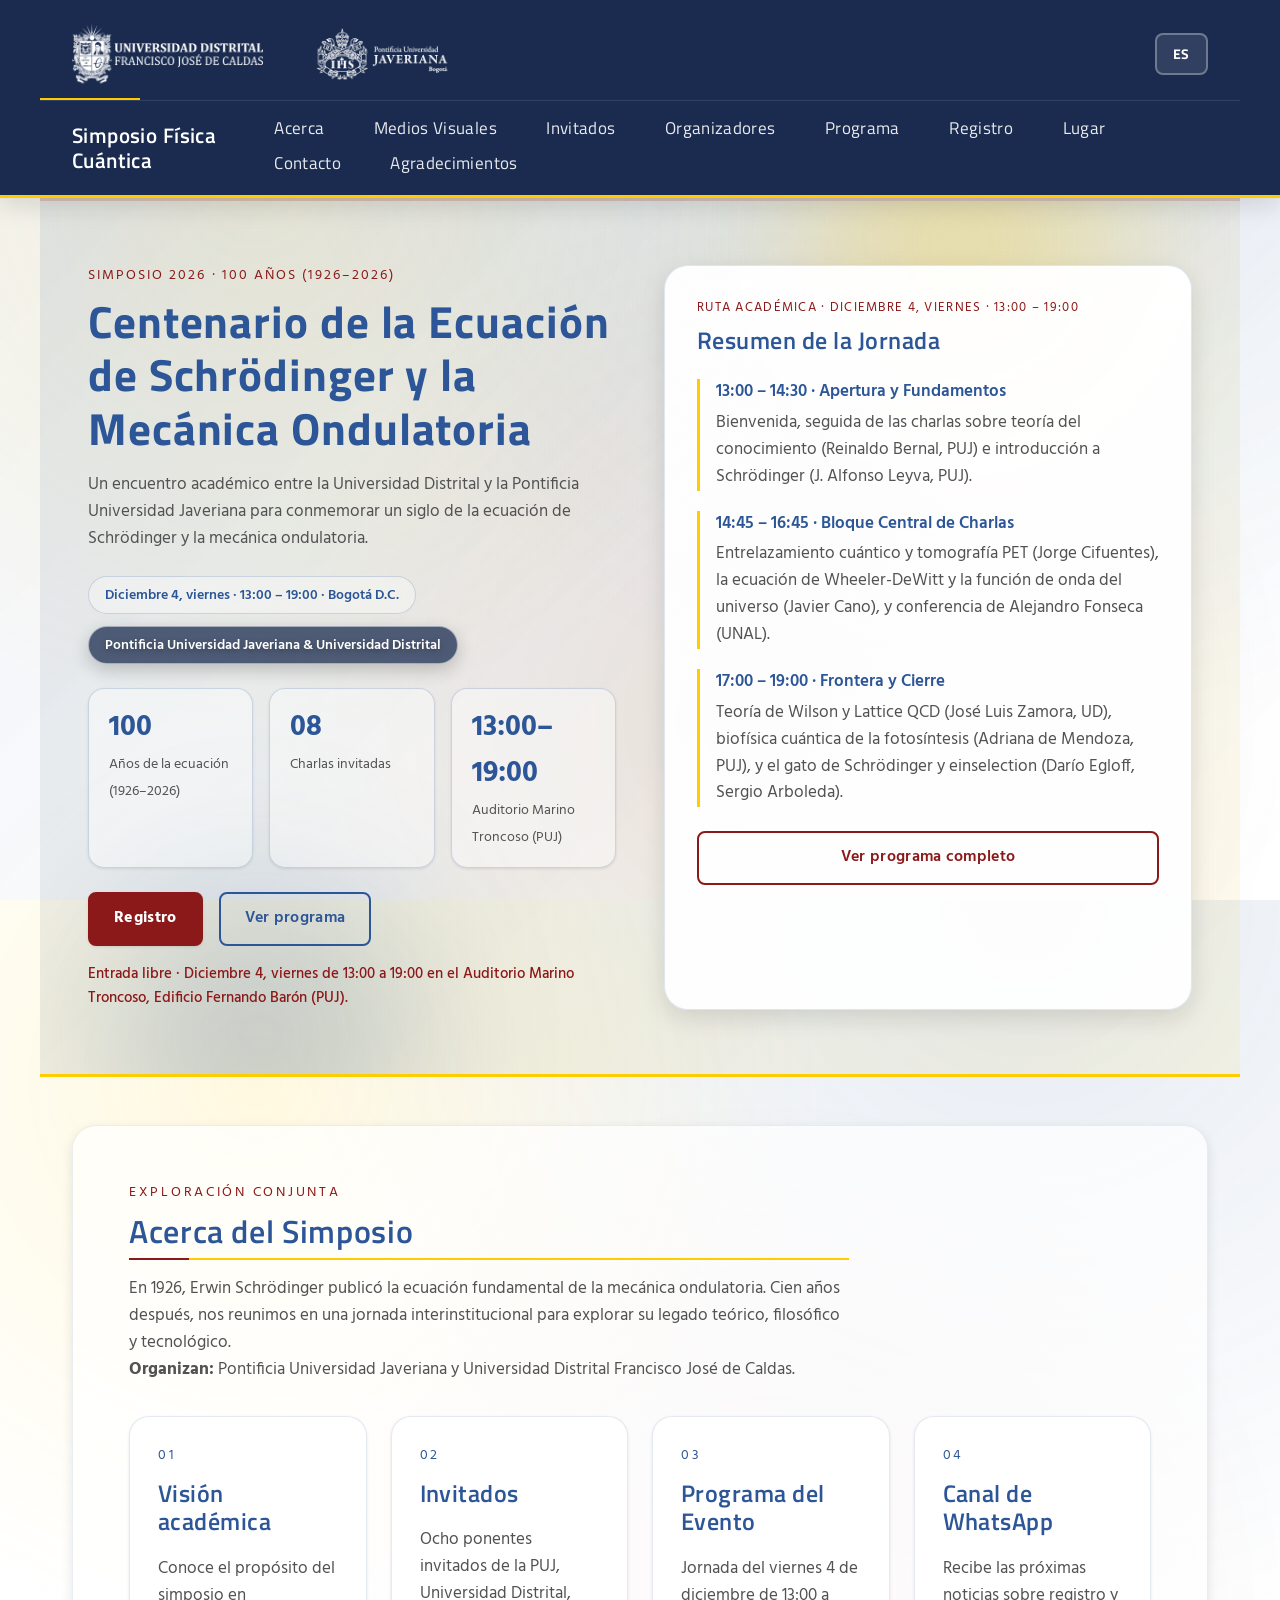
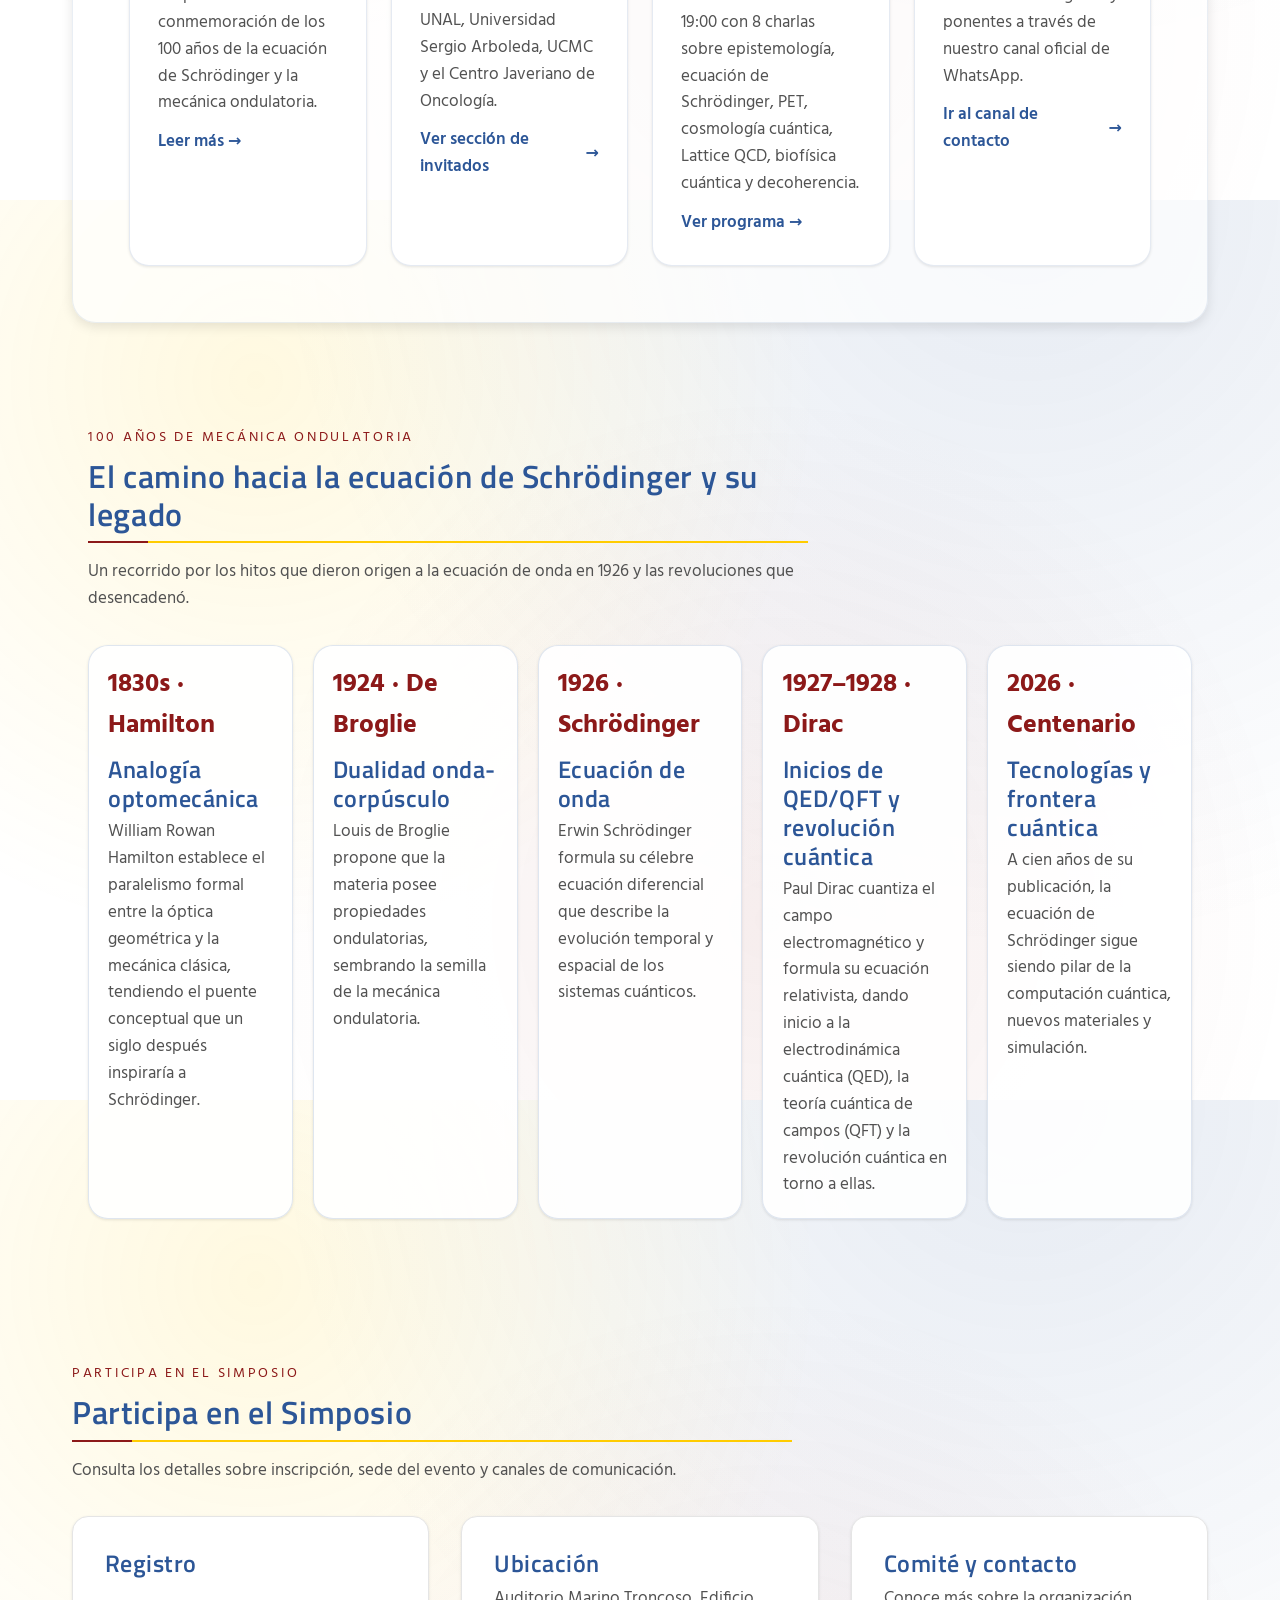
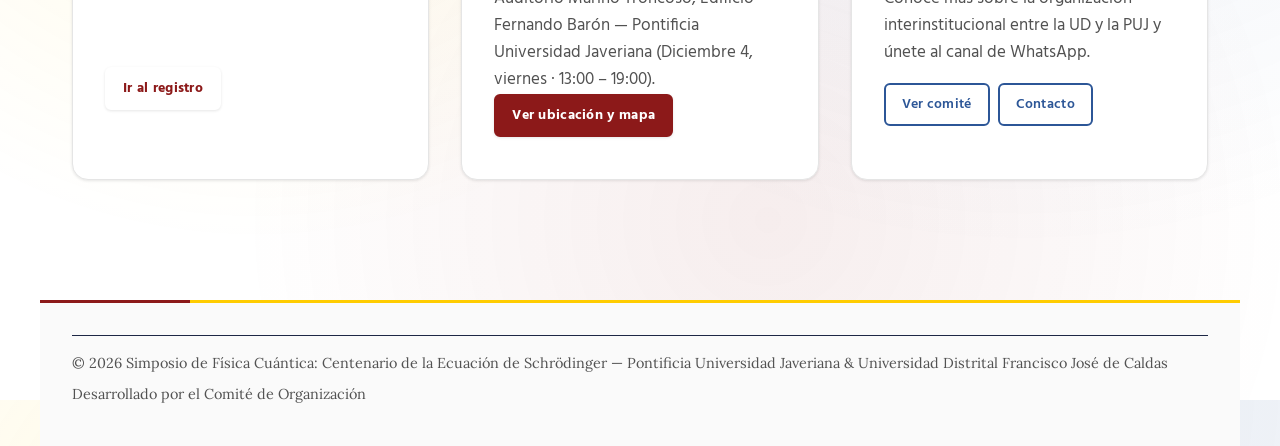
==== index.html @ 73a7d664 "Change Lattice QFT to Lattice QCD in Talk 6 title" ====
<!DOCTYPE html>
<html lang="es">
  <head>
    <meta charset="UTF-8">
    <meta name="viewport" content="width=device-width, initial-scale=1.0">
    <title data-i18n="meta.title.index">Simposio Centenario Ecuación de Schrödinger — PUJ & Universidad Distrital</title>
    <!-- Google tag (gtag.js) -->
    <script async src="https://www.googletagmanager.com/gtag/js?id=G-F558G27GN5"></script>
    <script>
      window.dataLayer = window.dataLayer || [];
      function gtag(){dataLayer.push(arguments);}
      gtag('js', new Date());

      gtag('config', 'G-F558G27GN5');
    </script>
    <!-- Google Fonts -->
    <link rel="preconnect" href="https://fonts.googleapis.com">
    <link rel="preconnect" href="https://fonts.gstatic.com" crossorigin>
    <link href="https://fonts.googleapis.com/css2?family=Hind:wght@400;500;600&family=Titillium+Web:wght@600;700&family=Lora:wght@400;500&display=swap" rel="stylesheet">
    <link rel="stylesheet" href="styles.css">
  </head>
  <body>
    <header>
      <div class="header-logos">
        <div class="header-logos-container">
          <img src="images/distrital.png" alt="Universidad Distrital Francisco José de Caldas" class="header-logo">
          <img src="images/javerianaDark.png" alt="Pontificia Universidad Javeriana" class="header-logo">
        </div>
        <div class="lang-toggle">
          <button class="lang-btn" id="lang-toggle" aria-label="Switch language">
            <span class="lang-code">ES</span>
          </button>
        </div>
      </div>
      <nav>
        <div class="nav-brand">
          <a href="index.html"><h3 data-i18n="nav.brand">Simposio Física Cuántica</h3></a>
        </div>
        <div class="nav-menu" id="nav-menu">
          <ul>
            <li><a href="acerca.html" data-i18n="nav.about">Acerca</a></li>
            <li><a href="multimedia.html" data-i18n="nav.media">Medios Visuales</a></li>
            <li><a href="invitados.html" data-i18n="nav.guests">Invitados</a></li>
            <li><a href="comite.html" data-i18n="nav.committee">Organizadores</a></li>
            <li><a href="programa.html" data-i18n="nav.program">Programa</a></li>
            <li><a href="registro.html" data-i18n="nav.register">Registro</a></li>
            <li><a href="lugar.html" data-i18n="nav.location">Lugar</a></li>
            <li><a href="contacto.html" data-i18n="nav.contact">Contacto</a></li>
            <li><a href="agradecimientos.html" data-i18n="nav.agradecimientos">Agradecimientos</a></li>
          </ul>
        </div>
        <div class="nav-toggle" id="nav-toggle">
          <span class="bar"></span>
          <span class="bar"></span>
          <span class="bar"></span>
        </div>
      </nav>
    </header>

    <main>
      <section class="hero">
        <div class="hero__glow hero__glow--one"></div>
        <div class="hero__glow hero__glow--two"></div>
        <div class="hero__grid">
          <div class="hero__content">
            <p class="hero__eyebrow" data-i18n="home.hero.eyebrow">Simposio 2026 · 100 Años (1926–2026)</p>
            <h1 data-i18n="home.hero.title">Centenario de la Ecuación de Schrödinger y la Mecánica Ondulatoria</h1>
            <p data-i18n="home.hero.subtitle">Un encuentro académico entre la Universidad Distrital y la Pontificia Universidad Javeriana para conmemorar un siglo de la ecuación de Schrödinger y la mecánica ondulatoria.</p>
            <div class="hero__chips">
              <span class="chip" data-i18n="home.hero.chip.date">Diciembre 4, viernes · 13:00 – 19:00 · Bogotá D.C.</span>
              <span class="chip chip--outline" data-i18n="home.hero.chip.orgs">Pontificia Universidad Javeriana & Universidad Distrital</span>
            </div>
            <div class="hero__stats">
              <div class="stat">
                <span class="stat__value" data-i18n="home.hero.stat1.value">100</span>
                <span class="stat__label" data-i18n="home.hero.stat1.label">Años de la ecuación (1926–2026)</span>
              </div>
              <div class="stat">
                <span class="stat__value" data-i18n="home.hero.stat2.value">08</span>
                <span class="stat__label" data-i18n="home.hero.stat2.label">Charlas invitadas</span>
              </div>
              <div class="stat">
                <span class="stat__value" data-i18n="home.hero.stat3.value">13:00–19:00</span>
                <span class="stat__label" data-i18n="home.hero.stat3.label">Auditorio Marino Troncoso (PUJ)</span>
              </div>
            </div>
            <div class="cta">
              <a class="btn btn--primary" href="registro.html" data-i18n="home.hero.register">Registro</a>
              <a class="btn btn--outline" href="programa.html" data-i18n="home.hero.program">Ver programa</a>
            </div>
            <p class="hero__note" data-i18n="home.hero.note">Entrada libre · Diciembre 4, viernes de 13:00 a 19:00 en el Auditorio Marino Troncoso, Edificio Fernando Barón (PUJ).</p>
          </div>
          <div class="hero__card">
            <p class="hero__card-eyebrow" data-i18n="home.hero.card.eyebrow">Ruta académica · Diciembre 4, viernes · 13:00 – 19:00</p>
            <h3 data-i18n="home.hero.card.title">Resumen de la Jornada</h3>
            <ul class="hero__agenda">
              <li>
                <span class="agenda__time" data-i18n="home.hero.card.morning.title">13:00 – 14:30 · Apertura y Fundamentos</span>
                <p data-i18n="home.hero.card.morning.text">Bienvenida, seguida de las charlas sobre teoría del conocimiento (Reinaldo Bernal, PUJ) e introducción a Schrödinger (J. Alfonso Leyva, PUJ).</p>
              </li>
              <li>
                <span class="agenda__time" data-i18n="home.hero.card.afternoon.title">14:45 – 16:45 · Bloque Central de Charlas</span>
                <p data-i18n="home.hero.card.afternoon.text">Entrelazamiento cuántico y tomografía PET (Jorge Cifuentes), la ecuación de Wheeler-DeWitt y la función de onda del universo (Javier Cano), y conferencia de Alejandro Fonseca (UNAL).</p>
              </li>
              <li>
                <span class="agenda__time" data-i18n="home.hero.card.status.title">17:00 – 19:00 · Frontera y Cierre</span>
                <p data-i18n="home.hero.card.status.text">Teoría de Wilson y Lattice QCD (José Luis Zamora, UD), biofísica cuántica de la fotosíntesis (Adriana de Mendoza, PUJ), y el gato de Schrödinger y einselection (Darío Egloff, Sergio Arboleda).</p>
              </li>
            </ul>
            <a class="btn btn--outline-alt hero__link" href="programa.html" data-i18n="home.hero.card.cta">Ver programa completo</a>
          </div>
        </div>
      </section>

      <section class="section section--muted">
        <div class="section__header">
          <p class="section__eyebrow" data-i18n="home.about.eyebrow">Exploración conjunta</p>
          <h2 data-i18n="home.about.title">Acerca del Simposio</h2>
          <p data-i18n="home.about.text">En 1926, Erwin Schrödinger publicó la ecuación fundamental de la mecánica ondulatoria. Cien años después, nos reunimos en una jornada interinstitucional para explorar su legado teórico, filosófico y tecnológico.</p>
          <p><strong data-i18n="home.about.organize">Organizan:</strong> <span data-i18n="home.about.organize.text">Pontificia Universidad Javeriana y Universidad Distrital Francisco José de Caldas.</span></p>
        </div>
        <div class="feature-grid">
          <a class="feature-card" href="acerca.html">
            <div class="card__badge">01</div>
            <h3 data-i18n="home.about.card1.title">Visión académica</h3>
            <p data-i18n="home.about.card1.text">Conoce el propósito del simposio en conmemoración de los 100 años de la ecuación de Schrödinger.</p>
            <span class="feature-card__link" data-i18n="home.about.card1.link">Leer más</span>
          </a>
          <a class="feature-card" href="invitados.html">
            <div class="card__badge">02</div>
            <h3 data-i18n="home.guests.title">Invitados</h3>
            <p data-i18n="home.guests.text">Ocho ponentes invitados de la PUJ, Universidad Distrital, UNAL, Universidad Sergio Arboleda, UCMC y el Centro Javeriano de Oncología.</p>
            <span class="feature-card__link" data-i18n="home.guests.view">Ver sección de invitados</span>
          </a>
          <a class="feature-card" href="programa.html">
            <div class="card__badge">03</div>
            <h3 data-i18n="home.program.title">Programa del Evento</h3>
            <p data-i18n="home.program.text">Jornada del viernes 4 de diciembre de 13:00 a 19:00 con 8 charlas sobre epistemología, ecuación de Schrödinger, PET, cosmología cuántica, Lattice QCD, biofísica cuántica y decoherencia.</p>
            <span class="feature-card__link" data-i18n="home.program.view">Ver programa</span>
          </a>
          <a class="feature-card" href="contacto.html">
            <div class="card__badge">04</div>
            <h3 data-i18n="home.participate.whatsapp.title">Mantente informado</h3>
            <p data-i18n="home.participate.whatsapp.text">Recibe las próximas noticias sobre fecha, registro y ponentes a través de nuestros canales de contacto.</p>
            <span class="feature-card__link" data-i18n="home.participate.whatsapp.link">Ver canales de contacto</span>
          </a>
        </div>
      </section>

      <section class="section section--timeline">
        <div class="section__header">
          <p class="section__eyebrow" data-i18n="home.timeline.eyebrow">100 años de mecánica ondulatoria</p>
          <h2 data-i18n="home.timeline.title">El camino hacia la ecuación de Schrödinger y su legado</h2>
          <p data-i18n="home.timeline.text">Un recorrido por los hitos que dieron origen a la ecuación de onda en 1926 y las revoluciones que desencadenó.</p>
        </div>
        <div class="timeline">
          <article class="timeline__item">
            <span class="timeline__year" data-i18n="home.timeline.hamilton.title">1830s · Hamilton</span>
            <div class="timeline__content">
              <h3 data-i18n="home.timeline.hamilton.subtitle">Analogía optomecánica</h3>
              <p data-i18n="home.timeline.hamilton.text">William Rowan Hamilton establece el paralelismo formal entre la óptica geométrica y la mecánica clásica, tendiendo el puente conceptual que un siglo después inspiraría a Schrödinger.</p>
            </div>
          </article>
          <article class="timeline__item">
            <span class="timeline__year" data-i18n="home.timeline.debroglie.title">1924 · De Broglie</span>
            <div class="timeline__content">
              <h3 data-i18n="home.timeline.debroglie.subtitle">Dualidad onda-corpúsculo</h3>
              <p data-i18n="home.timeline.debroglie.text">Louis de Broglie propone que la materia posee propiedades ondulatorias, sembrando la semilla de la mecánica ondulatoria.</p>
            </div>
          </article>
          <article class="timeline__item">
            <span class="timeline__year" data-i18n="home.timeline.schrodinger.title">1926 · Schrödinger</span>
            <div class="timeline__content">
              <h3 data-i18n="home.timeline.schrodinger.subtitle">Ecuación de onda</h3>
              <p data-i18n="home.timeline.schrodinger.text">Erwin Schrödinger formula su célebre ecuación diferencial que describe la evolución temporal y espacial de los sistemas cuánticos.</p>
            </div>
          </article>
          <article class="timeline__item">
            <span class="timeline__year" data-i18n="home.timeline.dirac.title">1927–1928 · Dirac</span>
            <div class="timeline__content">
              <h3 data-i18n="home.timeline.dirac.subtitle">Inicios de QED/QFT y revolución cuántica</h3>
              <p data-i18n="home.timeline.dirac.text">Paul Dirac cuantiza el campo electromagnético y formula su ecuación relativista, dando inicio a la electrodinámica cuántica (QED), la teoría cuántica de campos (QFT) y la revolución cuántica en torno a ellas.</p>
            </div>
          </article>
          <article class="timeline__item">
            <span class="timeline__year" data-i18n="home.timeline.present.title">2026 · Centenario</span>
            <div class="timeline__content">
              <h3 data-i18n="home.timeline.present.subtitle">Tecnologías y frontera cuántica</h3>
              <p data-i18n="home.timeline.present.text">A cien años de su publicación, la ecuación de Schrödinger sigue siendo pilar de la computación cuántica, nuevos materiales y simulación.</p>
            </div>
          </article>
        </div>
      </section>

      <section class="section section--participate">
        <div class="section__header">
          <p class="section__eyebrow" data-i18n="home.participate.eyebrow">Participa en el Simposio</p>
          <h2 data-i18n="home.participate.title">Participa en el Simposio</h2>
          <p data-i18n="home.participate.text">Consulta los detalles sobre inscripción, sede del evento y canales de comunicación.</p>
        </div>
        <div class="grid grid-3">
          <div class="card card--accent">
            <h3 data-i18n="home.participate.registration.title">Registro</h3>
            <p data-i18n="home.participate.registration.text">Inscríbete gratuitamente en la jornada a través de nuestro formulario de registro.</p>
            <a class="btn btn--primary btn--sm" href="registro.html" data-i18n="home.participate.registration.more">Ir al registro</a>
          </div>
          <div class="card">
            <h3 data-i18n="home.participate.location.title">Ubicación</h3>
            <p data-i18n="home.participate.location.text">Auditorio Marino Troncoso, Edificio Fernando Barón — Pontificia Universidad Javeriana (Diciembre 4, viernes · 13:00 – 19:00).</p>
            <a class="btn btn--primary btn--sm" href="lugar.html" data-i18n="home.participate.location.view">Ver ubicación y mapa</a>
          </div>
          <div class="card card--bordered">
            <h3 data-i18n="home.participate.committee.title">Comité y contacto</h3>
            <p data-i18n="home.participate.committee.text">Conoce más sobre la organización interinstitucional entre la UD y la PUJ.</p>
            <div class="card__links">
              <a class="btn btn--outline btn--sm" href="comite.html" data-i18n="home.participate.committee.link1">Ver comité</a>
              <a class="btn btn--outline btn--sm" href="contacto.html" data-i18n="home.participate.committee.link2">Contacto</a>
            </div>
          </div>
        </div>
      </section>
    </main>

    <footer>
      <hr style="border:none; border-top:1px solid #1d2745; margin-bottom:1rem;">
      <p data-i18n="footer.copyright">© 2026 Simposio de Física Cuántica: Centenario de la Ecuación de Schrödinger — Pontificia Universidad Javeriana & Universidad Distrital Francisco José de Caldas</p>
      <p data-i18n="footer.developed">Desarrollado por el Comité de Organización</p>
    </footer>

    <script src="i18n.js"></script>
  </body>
</html>
---- styles.css ----
/* ====== Variables y resets ====== */
:root {
  /* Colores de la paleta oficial */
  --white:          #FFFFFF;
  --red-dark:       #8C1919;
  --gold:           #FDB400;
  --black:          #000000;
  --blue-dark:      #2C5697;
  --yellow-bright:  #FFCC00;

  /* Javeriana */
  --javeriana-blue:   var(--blue-dark);
  --javeriana-yellow: var(--yellow-bright);

  /* Universidad Distrital */
  --ud-red:    var(--red-dark);
  --ud-gold:   var(--gold);

  /* Neutros - Modo Claro */
  --neutral-50:  #FAFAFA;
  --neutral-100: #F5F5F5;
  --neutral-200: #E5E5E5;
  --neutral-300: #D4D4D4;
  --neutral-400: #A3A3A3;
  --neutral-500: #737373;
  --neutral-600: #525252;
  --neutral-700: #404040;
  --neutral-800: #262626;
  --neutral-900: #171717;

  /* Header oscuro */
  --header-bg:   #1A2B4F;
  --header-text: var(--white);

  /* Tokens de uso - Modo Claro */
  --bg-page:        var(--white);
  --bg-section:     var(--neutral-50);
  --bg-card:        var(--white);
  --accent-main:    var(--blue-dark);
  --accent-alt:     var(--red-dark);
  --accent-soft:    var(--gold);
  --accent-yellow:  var(--yellow-bright);
  --text-main:      var(--neutral-900);
  --text-muted:     var(--neutral-600);
  --border-soft:    var(--neutral-200);
  --border-light:   rgba(44, 86, 151, 0.15);
  --shadow-sm:      0 1px 3px rgba(0, 0, 0, 0.1);
  --shadow-md:      0 4px 12px rgba(0, 0, 0, 0.1);
  --shadow-lg:      0 8px 24px rgba(0, 0, 0, 0.12);
}

* { 
  box-sizing: border-box; 
  margin: 0; 
  padding: 0; 
}

html, body { 
  height: 100%; 
}

body {
  font-family: "Hind", system-ui, -apple-system, "Segoe UI", sans-serif;
  line-height: 1.6;
  color: var(--text-main);
  background: var(--bg-page);
  background-image:
    radial-gradient(circle at 20% 20%, rgba(255, 204, 0, 0.12), transparent 45%),
    radial-gradient(circle at 80% 0%, rgba(44, 86, 151, 0.12), transparent 55%),
    radial-gradient(circle at 60% 80%, rgba(140, 25, 25, 0.08), transparent 50%);
  position: relative;
  overflow-x: hidden;
  font-size: 1.05rem;
}

body::before {
  content: '';
  position: fixed;
  inset: 0;
  background: linear-gradient(135deg, rgba(44, 86, 151, 0.08), rgba(0, 0, 0, 0));
  opacity: 0.8;
  pointer-events: none;
  z-index: -1;
}

/* Fondo limpio sin elementos decorativos - diseño académico */

/* ====== Tipografías ====== */
h1, h2, h3, h4, h5, h6, nav a {
  font-family: "Titillium Web", system-ui, -apple-system, "Segoe UI", sans-serif;
  letter-spacing: 0.02em;
  line-height: 1.2;
}

h1 { 
  font-size: clamp(2rem, 4vw, 2.8rem);
  margin-bottom: 1rem;
  color: var(--accent-main);
  font-weight: 700;
}

h2 { 
  font-size: clamp(1.6rem, 3vw, 2rem);
  margin-bottom: 1rem;
  color: var(--accent-main);
  font-weight: 600;
  border-bottom: 2px solid var(--yellow-bright);
  padding-bottom: 0.5rem;
  position: relative;
}

h2::after {
  content: '';
  position: absolute;
  bottom: -2px;
  left: 0;
  width: 60px;
  height: 2px;
  background: var(--red-dark);
}

h3 {
  font-size: clamp(1.3rem, 2.5vw, 1.5rem);
  margin-bottom: 0.5rem;
  color: var(--accent-main);
  font-weight: 600;
}

p { 
  color: var(--text-muted);
  font-size: 1.05rem;
}

footer, .org-logos-text {
  font-family: "Lora", "Times New Roman", serif;
}

/* ====== Navbar - Header oscuro ====== */
header {
  position: sticky; 
  top: 0; 
  z-index: 50;
  background: var(--header-bg);
  backdrop-filter: blur(15px);
  border-bottom: 3px solid var(--yellow-bright);
  box-shadow: var(--shadow-lg);
}

.header-logos {
  max-width: 1200px;
  margin: 0 auto;
  padding: 1.5rem 2rem 1rem;
  border-bottom: 1px solid rgba(255, 255, 255, 0.1);
  position: relative;
  display: flex;
  justify-content: space-between;
  align-items: center;
}

.header-logos::after {
  content: '';
  position: absolute;
  bottom: 0;
  left: 0;
  width: 100px;
  height: 2px;
  background: var(--yellow-bright);
}

.header-logos-container {
  display: flex;
  gap: 3rem;
  align-items: center;
  justify-content: center;
  flex-wrap: wrap;
}

.header-logo {
  height: 60px;
  filter: brightness(0) invert(1);
  transition: all 0.3s ease;
}

.header-logo:hover {
  transform: scale(1.05);
  filter: brightness(0) invert(1) drop-shadow(0 4px 8px rgba(255, 255, 255, 0.3));
}

nav { 
  max-width: 1200px; 
  margin: 0 auto; 
  padding: 1rem 2rem; 
  display: flex;
  justify-content: space-between;
  align-items: center;
}

.nav-brand {
  text-decoration: none;
}

.nav-brand a {
  text-decoration: none;
  color: var(--header-text);
  transition: opacity 0.2s ease;
}

.nav-brand a:hover {
  opacity: 0.8;
}

.nav-brand h3 {
  color: var(--header-text);
  font-size: 1.3rem;
  font-weight: 600;
  margin: 0;
}

.nav-menu ul { 
  display: flex; 
  flex-wrap: wrap; 
  gap: 0.5rem 1.5rem; 
  list-style: none; 
  align-items: center; 
  margin: 0;
  padding: 0;
}

.nav-menu a {
  color: var(--header-text); 
  text-decoration: none; 
  padding: 0.5rem 0.8rem; 
  border-radius: 0.5rem;
  transition: all 0.2s ease;
  position: relative;
  font-weight: 500;
  opacity: 0.9;
}

.nav-menu a::after {
  content: '';
  position: absolute;
  bottom: 0;
  left: 50%;
  width: 0;
  height: 2px;
  background: var(--red-dark);
  transition: all 0.3s ease;
  transform: translateX(-50%);
}

.nav-menu a:hover {
  opacity: 1;
  color: var(--header-text);
}

.nav-menu a:hover::after {
  width: 80%;
}

/* ====== Language Toggle ====== */
.header-logos .lang-toggle {
  display: flex;
  align-items: center;
  margin-left: auto;
}

.lang-btn {
  background: rgba(255, 255, 255, 0.1);
  border: 2px solid rgba(255, 255, 255, 0.3);
  color: var(--header-text);
  padding: 0.5rem 1rem;
  border-radius: 0.5rem;
  cursor: pointer;
  font-family: "Titillium Web", sans-serif;
  font-weight: 600;
  font-size: 0.9rem;
  transition: all 0.3s ease;
  min-width: 50px;
  display: flex;
  align-items: center;
  justify-content: center;
}

.lang-btn:hover {
  background: rgba(255, 255, 255, 0.2);
  border-color: rgba(255, 255, 255, 0.5);
  transform: translateY(-2px);
  box-shadow: 0 4px 8px rgba(0, 0, 0, 0.2);
}

.lang-btn:active {
  transform: translateY(0);
}

.lang-code {
  font-weight: 700;
  letter-spacing: 0.05em;
}

/* ====== Mobile Navigation ====== */
.nav-toggle {
  display: none;
  flex-direction: column;
  cursor: pointer;
  padding: 0.5rem;
  background: transparent;
  border: none;
}

.nav-toggle .bar {
  width: 25px;
  height: 3px;
  background: var(--header-text);
  margin: 4px 0;
  transition: 0.3s;
  border-radius: 2px;
}

.nav-toggle.active .bar:nth-child(1) {
  transform: rotate(-45deg) translate(-5px, 6px);
}

.nav-toggle.active .bar:nth-child(2) {
  opacity: 0;
}

.nav-toggle.active .bar:nth-child(3) {
  transform: rotate(45deg) translate(-5px, -6px);
}

/* ====== Layout ====== */
main { 
  max-width: 1200px; 
  margin: 0 auto; 
  padding: 3rem 2rem 4rem; 
  position: relative;
  z-index: 1;
}

section {
  padding: 3.5rem 0;
  border-bottom: 1px solid var(--border-soft);
  position: relative;
}

section:last-of-type {
  border-bottom: none;
}

section.section--muted,
section.section--timeline,
section.section--participate {
  margin: 0;
  padding-left: 0;
  padding-right: 0;
  border-bottom: none;
}

section.section--muted {
  background: rgba(255, 255, 255, 0.7);
  border: 1px solid rgba(44, 86, 151, 0.1);
  border-radius: 1.5rem;
  padding: 3.5rem;
  margin-top: 2rem;
  box-shadow: var(--shadow-md);
}

section.section--timeline {
  padding-left: 1rem;
  padding-right: 1rem;
  margin-top: 3rem;
  border-bottom: none;
}

section.section--participate {
  margin-top: 2rem;
  border-bottom: none;
}

/* Hero */
.hero {
  position: relative;
  padding: 4rem 3rem;
  margin: -3rem -2rem 3rem -2rem;
  border-bottom: 3px solid var(--yellow-bright);
  background: linear-gradient(135deg, rgba(44, 86, 151, 0.1), rgba(255, 204, 0, 0.08));
  overflow: hidden;
  border-top: 3px solid rgba(140, 25, 25, 0.2);
}

.hero__glow {
  position: absolute;
  width: 320px;
  height: 320px;
  border-radius: 50%;
  filter: blur(80px);
  opacity: 0.45;
  z-index: 0;
}

.hero__glow--one {
  background: rgba(255, 204, 0, 0.6);
  top: -120px;
  right: 10%;
}

.hero__glow--two {
  background: rgba(44, 86, 151, 0.5);
  bottom: -120px;
  left: 5%;
}

.hero__grid {
  position: relative;
  display: grid;
  grid-template-columns: repeat(auto-fit, minmax(280px, 1fr));
  gap: 3rem;
  z-index: 1;
}

.hero__content {
  max-width: 640px;
}

.hero__eyebrow {
  text-transform: uppercase;
  letter-spacing: 0.15em;
  font-size: 0.85rem;
  color: var(--accent-alt);
  margin-bottom: 0.5rem;
}

.hero__chips {
  display: flex;
  flex-wrap: wrap;
  gap: 0.75rem;
  margin: 1.5rem 0;
}

.chip {
  display: inline-flex;
  align-items: center;
  gap: 0.35rem;
  padding: 0.4rem 1rem;
  border-radius: 999px;
  background: rgba(255, 255, 255, 0.35);
  color: var(--accent-main);
  font-size: 0.9rem;
  font-weight: 600;
  border: 1px solid rgba(44, 86, 151, 0.2);
  backdrop-filter: blur(6px);
  text-shadow: 0 1px 3px rgba(255, 255, 255, 0.4);
}

.chip--outline {
  background: rgba(26, 43, 79, 0.75);
  color: var(--white);
  border-color: rgba(255, 255, 255, 0.5);
  box-shadow: 0 6px 18px rgba(0, 0, 0, 0.2);
  text-shadow: 0 2px 6px rgba(0, 0, 0, 0.35);
}

.hero__stats {
  display: grid;
  grid-template-columns: repeat(auto-fit, minmax(120px, 1fr));
  gap: 1rem;
  margin-bottom: 1.5rem;
}

.stat {
  padding: 1rem 1.25rem;
  border-radius: 1rem;
  background: rgba(255, 255, 255, 0.4);
  border: 1px solid rgba(44, 86, 151, 0.2);
  box-shadow: var(--shadow-sm);
}

.stat__value {
  font-size: 1.8rem;
  font-weight: 700;
  color: var(--accent-main);
  display: block;
}

.stat__label {
  font-size: 0.9rem;
  color: var(--text-muted);
}

.hero__card {
  background: rgba(255, 255, 255, 0.95);
  border-radius: 1.5rem;
  padding: 2rem;
  border: 1px solid rgba(44, 86, 151, 0.15);
  box-shadow: var(--shadow-lg);
}

.hero__card-eyebrow {
  text-transform: uppercase;
  letter-spacing: 0.1em;
  font-size: 0.8rem;
  color: var(--red-dark);
  margin-bottom: 0.5rem;
}

.hero__agenda {
  list-style: none;
  display: flex;
  flex-direction: column;
  gap: 1.25rem;
  margin: 1.5rem 0;
  padding: 0;
}

.hero__agenda li {
  padding-left: 1rem;
  border-left: 3px solid var(--yellow-bright);
}

.agenda__time {
  font-weight: 600;
  color: var(--accent-main);
  display: block;
  margin-bottom: 0.25rem;
}

.hero__link {
  width: 100%;
  text-align: center;
}

.hero__note {
  margin-top: 1rem;
  font-size: 0.95rem;
  font-weight: 500;
  color: var(--accent-alt);
}

/* Section headers */
.section__header {
  max-width: 720px;
  margin-bottom: 2rem;
}

.section__eyebrow {
  text-transform: uppercase;
  letter-spacing: 0.2em;
  font-size: 0.85rem;
  color: var(--red-dark);
  margin-bottom: 0.5rem;
}

/* Feature grid */
.feature-grid {
  display: grid;
  grid-template-columns: repeat(auto-fit, minmax(220px, 1fr));
  gap: 1.5rem;
  margin-top: 1rem;
}

.feature-card {
  display: flex;
  flex-direction: column;
  gap: 0.75rem;
  background: var(--white);
  border: 1px solid rgba(44, 86, 151, 0.12);
  border-radius: 1.25rem;
  padding: 1.75rem;
  text-decoration: none;
  color: inherit;
  box-shadow: var(--shadow-sm);
  transition: transform 0.3s ease, box-shadow 0.3s ease;
}

.feature-card:hover {
  transform: translateY(-6px);
  box-shadow: var(--shadow-lg);
}

.card__badge {
  font-size: 0.85rem;
  text-transform: uppercase;
  letter-spacing: 0.2em;
  color: var(--accent-main);
}

.feature-card__link {
  font-weight: 600;
  color: var(--accent-main);
  display: inline-flex;
  align-items: center;
  gap: 0.25rem;
}

.feature-card__link::after {
  content: '→';
  font-size: 1rem;
}

/* Timeline */
.timeline {
  display: grid;
  grid-template-columns: repeat(auto-fit, minmax(180px, 1fr));
  gap: 1.25rem;
}

.timeline__item {
  position: relative;
  padding: 1.2rem;
  border-radius: 1.25rem;
  border: 1px solid rgba(44, 86, 151, 0.15);
  background: rgba(255, 255, 255, 0.9);
  box-shadow: var(--shadow-sm);
}

.timeline__year {
  font-size: 1.6rem;
  font-weight: 700;
  color: var(--accent-alt);
  display: block;
  margin-bottom: 0.5rem;
}

.timeline__content h3 {
  margin-bottom: 0.4rem;
}

/* Cards variations */
.card--accent {
  background: linear-gradient(135deg, rgba(140, 25, 25, 0.9), rgba(253, 180, 0, 0.9));
  color: var(--white);
}

.card--accent p {
  color: rgba(255, 255, 255, 0.9);
}

.card--accent .btn--primary {
  background: var(--white);
  color: var(--red-dark);
  border-color: var(--white);
}

.card--bordered {
  border: 2px dashed rgba(44, 86, 151, 0.3);
}

.card__links {
  display: flex;
  flex-wrap: wrap;
  gap: 0.5rem;
  margin-top: 1rem;
}

@media (max-width: 768px) {
  .hero {
    padding: 3rem 1.5rem;
    margin: -2rem -1.5rem 2rem -1.5rem;
  }

  section.section--muted {
    padding: 2.5rem 1.5rem;
  }

  .hero__stats {
    grid-template-columns: repeat(auto-fit, minmax(140px, 1fr));
  }

  .hero__card {
    padding: 1.5rem;
  }
}


/* ====== Organization Logos - Mantenido para otras páginas ====== */
.org-logos {
  display: flex;
  gap: 2rem;
  align-items: center;
  margin: 2rem 0;
  flex-wrap: wrap;
  justify-content: center;
  padding: 1.5rem;
  background: var(--neutral-50);
  border-radius: 1rem;
  position: relative;
  border: 1px solid var(--border-soft);
}

.org-logos img {
  height: 70px;
  transition: all 0.3s ease;
  filter: drop-shadow(0 2px 4px rgba(0, 0, 0, 0.1));
}

.org-logos img:hover {
  transform: scale(1.05);
  filter: drop-shadow(0 4px 8px rgba(0, 0, 0, 0.15));
}

.org-logos--dark {
  background: #1A2B4F;
  border: 1px solid rgba(255, 255, 255, 0.15);
  padding: 2rem;
}

.org-logos--dark .org-logo {
  height: 96px;
}

.org-logos--dark .org-logo--large {
  height: 115px;
}

.org-logo-slot {
  display: inline-flex;
  align-items: center;
  justify-content: center;
  min-width: 150px;
  height: 96px;
  padding: 0.75rem 1.25rem;
  border: 2px dashed rgba(255, 255, 255, 0.35);
  border-radius: 0.75rem;
  background: rgba(255, 255, 255, 0.06);
  text-align: center;
}

.org-logo-slot.has-image {
  border: none;
  background: transparent;
  padding: 0;
  min-width: auto;
  height: auto;
}

.org-logo-slot.has-image .org-logo-placeholder {
  display: none;
}

.org-logo-placeholder {
  color: rgba(255, 255, 255, 0.85);
  font-family: "Titillium Web", sans-serif;
  font-size: 0.9rem;
  font-weight: 600;
  line-height: 1.25;
  max-width: 140px;
}

.org-logo--invert {
  filter: brightness(0) invert(1) drop-shadow(0 2px 4px rgba(0, 0, 0, 0.15));
}

.org-logo--featured {
  height: 130px;
}

.org-logo--invert:hover {
  filter: brightness(0) invert(1) drop-shadow(0 4px 8px rgba(0, 0, 0, 0.25));
}

@media (max-width: 640px) {
  .org-logos--dark .org-logo {
    height: 80px;
  }

  .org-logos--dark .org-logo--featured {
    height: 110px;
  }

  .org-logos--dark .org-logo--large {
    height: 95px;
  }
}

/* ====== Botones ====== */
.cta { 
  display: flex; 
  gap: 1rem; 
  flex-wrap: wrap; 
  margin-top: 1.5rem; 
}

.btn {
  display: inline-block;
  text-decoration: none;
  cursor: pointer;
  padding: 0.75rem 1.5rem;
  border-radius: 8px;
  border: 2px solid transparent;
  background: transparent;
  color: var(--text-main);
  font-weight: 600;
  letter-spacing: 0.02em;
  transition: all 0.2s ease;
  font-family: "Hind", sans-serif;
  font-size: 1rem;
}

.btn:hover {
  transform: translateY(-2px);
  box-shadow: var(--shadow-md);
}

.btn:focus-visible {
  outline: 2px solid var(--accent-main);
  outline-offset: 2px;
}

.btn--primary {
  background: var(--red-dark);
  color: var(--white);
  border: 2px solid var(--red-dark);
  font-weight: 700;
  box-shadow: var(--shadow-sm);
  position: relative;
  overflow: hidden;
}

.btn--primary::before {
  content: '';
  position: absolute;
  top: 0;
  left: -100%;
  width: 100%;
  height: 100%;
  background: linear-gradient(90deg, transparent, rgba(255, 255, 255, 0.3), transparent);
  transition: left 0.5s;
}

.btn--primary:hover::before {
  left: 100%;
}

.btn--primary:hover {
  background: #a31f1f;
  border-color: #a31f1f;
  box-shadow: var(--shadow-md);
  transform: translateY(-2px);
}

.btn--outline {
  background: transparent;
  color: var(--accent-main);
  border: 2px solid var(--accent-main);
  position: relative;
  overflow: hidden;
}

.btn--outline::before {
  content: '';
  position: absolute;
  top: 0;
  left: 0;
  width: 0;
  height: 100%;
  background: var(--accent-main);
  transition: width 0.3s ease;
  z-index: -1;
}

.btn--outline:hover {
  color: var(--white);
  border-color: var(--accent-main);
  transform: translateY(-2px);
  box-shadow: var(--shadow-md);
}

.btn--outline:hover::before {
  width: 100%;
}

.btn--outline-alt {
  background: transparent;
  color: var(--accent-alt);
  border: 2px solid var(--accent-alt);
  position: relative;
  overflow: hidden;
}

.btn--outline-alt::before {
  content: '';
  position: absolute;
  top: 0;
  left: 0;
  width: 0;
  height: 100%;
  background: var(--accent-alt);
  transition: width 0.3s ease;
  z-index: -1;
}

.btn--outline-alt:hover {
  color: var(--white);
  border-color: var(--accent-alt);
  transform: translateY(-2px);
  box-shadow: 0 4px 12px rgba(140, 25, 25, 0.3);
}

.btn--outline-alt:hover::before {
  width: 100%;
}

.btn--ghost {
  background: transparent;
  color: var(--accent-main);
  border: none;
  font-weight: 500;
  padding: 0.3rem 0;
  position: relative;
  text-decoration: none;
  transition: color 0.15s ease;
}

.btn--ghost::after {
  content: "";
  position: absolute;
  left: 0;
  bottom: 0;
  width: 0%;
  height: 2px;
  background: var(--yellow-bright);
  transition: width 0.25s ease;
}

.btn--ghost:hover {
  color: var(--accent-main);
}

.btn--ghost:hover::after {
  width: 100%;
}

.btn--sm {
  padding: 0.5rem 1rem;
  font-size: 0.9rem;
  border-radius: 6px;
}

/* ====== Cards ====== */
.grid { 
  display: grid; 
  gap: 2rem; 
}

.grid-3 { 
  grid-template-columns: repeat(auto-fit, minmax(280px, 1fr)); 
}

.card {
  background: var(--bg-card);
  border: 1px solid var(--border-soft);
  border-radius: 1rem;
  padding: 2rem;
  box-shadow: var(--shadow-sm);
  position: relative;
  overflow: hidden;
  transition: all 0.3s ease;
}

.card::before {
  content: '';
  position: absolute;
  top: 0;
  left: 0;
  right: 0;
  height: 3px;
  background: var(--yellow-bright);
  opacity: 0;
  transition: opacity 0.3s ease;
}

.card::after {
  content: '';
  position: absolute;
  top: 0;
  left: 0;
  width: 4px;
  height: 100%;
  background: var(--yellow-bright);
  opacity: 0;
  transition: opacity 0.3s ease;
}

.card:hover::after {
  opacity: 0.3;
}

.card:hover {
  transform: translateY(-4px);
  box-shadow: var(--shadow-lg);
  border-color: var(--border-light);
}

.card:hover::before {
  opacity: 1;
}

.card h3 {
  margin-bottom: 0.5rem;
  color: var(--accent-main);
}

.card img.square {
  width: 100%;
  aspect-ratio: 1 / 1;
  object-fit: cover;
  border-radius: 0.75rem;
  box-shadow: var(--shadow-sm);
  transition: transform 0.3s ease, filter 0.3s ease;
  margin-bottom: 1rem;
}

.card:hover img {
  transform: scale(1.02);
  filter: saturate(110%) contrast(105%);
}

.card img.portrait {
  height: 300px;
}

@media (max-width: 640px) {
  .card img { 
    height: 200px; 
  }
  .card img.portrait { 
    height: 250px; 
  }
}

/* ====== Resúmenes de charlas (Invitados) ====== */
.speakers-grid {
  align-items: start;
}

.speaker-card {
  display: flex;
  flex-direction: column;
}

.speaker-abstract {
  margin-top: 1.1rem;
  padding-top: 0.9rem;
  border-top: 1px solid var(--border-soft);
}

.speaker-abstract__toggle {
  list-style: none;
  display: inline-flex;
  align-items: center;
  gap: 0.45rem;
  cursor: pointer;
  font-family: "Titillium Web", sans-serif;
  font-weight: 600;
  font-size: 0.95rem;
  color: var(--accent-main);
  padding: 0.4rem 0.9rem;
  border-radius: 999px;
  background: rgba(44, 86, 151, 0.08);
  border: 1px solid rgba(44, 86, 151, 0.22);
  transition: background 0.2s ease, color 0.2s ease, border-color 0.2s ease;
  user-select: none;
}

.speaker-abstract__toggle::-webkit-details-marker {
  display: none;
}

.speaker-abstract__toggle::after {
  content: '▾';
  font-size: 0.85rem;
  transition: transform 0.2s ease;
}

.speaker-abstract[open] .speaker-abstract__toggle::after {
  transform: rotate(180deg);
}

.speaker-abstract__toggle:hover {
  background: var(--accent-main);
  color: var(--white);
  border-color: var(--accent-main);
}

.speaker-abstract__body {
  margin-top: 0.9rem;
  padding-left: 0.9rem;
  border-left: 3px solid var(--yellow-bright);
  text-align: left;
}

.speaker-abstract__subtitle {
  font-weight: 600;
  color: var(--text-main);
  margin-bottom: 0.5rem;
  font-size: 0.98rem;
  line-height: 1.45;
}

.speaker-abstract__text {
  font-size: 0.95rem;
  line-height: 1.65;
  color: var(--text-muted);
}

/* ====== Tablas (Programa) ====== */
.table-wrap { 
  overflow: auto; 
  border: 2px solid var(--border-soft); 
  border-top: 3px solid var(--yellow-bright);
  border-radius: 1rem; 
  box-shadow: var(--shadow-sm);
  background: var(--bg-card);
  position: relative;
}

.table-wrap::before {
  content: '';
  position: absolute;
  top: -3px;
  left: 0;
  width: 80px;
  height: 3px;
  background: var(--red-dark);
  z-index: 1;
}

table { 
  width: 100%; 
  border-collapse: collapse; 
  min-width: 620px; 
}

th, td { 
  padding: 1rem; 
  border-bottom: 1px solid var(--border-soft); 
  text-align: left; 
}

th { 
  background: rgba(44, 86, 151, 0.06); 
  color: var(--accent-main); 
  position: sticky; 
  top: 0; 
  font-weight: 600;
  font-family: "Titillium Web", sans-serif;
  border-bottom: 2px solid var(--border-soft);
}

tr:hover td { 
  background: rgba(44, 86, 151, 0.04);
  transition: all 0.2s ease;
}

/* Títulos Día 1 / Día 2 */
#programa h3 {
  margin-top: 1.25rem;
  margin-bottom: 0.6rem;
  color: var(--accent-main);
  font-family: "Titillium Web", sans-serif;
}

#programa h3::after {
  content: "";
  display: block;
  height: 0;
  margin-top: 0.4rem;
  border-top: 1px solid var(--border-soft);
}

#programa .table-wrap {
  margin-bottom: 1.25rem;
  border-color: var(--border-light);
}

/* ====== Formularios ====== */
form { 
  display: grid; 
  gap: 1.25rem; 
  max-width: 640px; 
}

input, textarea {
  width: 100%; 
  padding: 1rem 1.25rem; 
  border-radius: 0.75rem; 
  border: 2px solid var(--border-soft);
  background: var(--bg-card);
  color: var(--text-main);
  transition: all 0.3s ease;
  box-shadow: var(--shadow-sm);
  font-family: "Hind", sans-serif;
  font-size: 1rem;
}

input:focus, textarea:focus {
  outline: none;
  border-color: var(--accent-main);
  box-shadow: 0 0 0 3px rgba(44, 86, 151, 0.1), var(--shadow-md);
  transform: translateY(-1px);
  background: var(--white);
}

input::placeholder, textarea::placeholder {
  color: var(--text-muted);
}

textarea { 
  min-height: 120px; 
  resize: vertical; 
}

form button { 
  width: fit-content; 
}

/* ====== Formulario embebido (Google Forms) ====== */
.form-embed-card {
  padding: 2rem;
}

.form-embed-header {
  text-align: center;
  margin-bottom: 1.5rem;
}

.form-embed-container {
  width: 100%;
  border-radius: 0.75rem;
  overflow: hidden;
}

.form-embed-iframe {
  width: 100%;
  min-height: 760px;
  border: 1px solid var(--border-soft);
  border-radius: 0.75rem;
  background: var(--white);
}

.form-embed-placeholder {
  padding: 2.5rem 1.5rem;
  text-align: center;
  border: 2px dashed rgba(44, 86, 151, 0.3);
  border-radius: 0.75rem;
  background: var(--neutral-50);
}

.form-embed-actions {
  margin-top: 1.25rem;
  text-align: center;
}

/* ====== Footer ====== */
footer {
  max-width: 1200px; 
  margin: 0 auto; 
  padding: 2rem 2rem; 
  color: var(--text-muted);
  border-top: 3px solid var(--yellow-bright);
  background: var(--neutral-50);
  position: relative;
  z-index: 1;
}

footer::before {
  content: '';
  position: absolute;
  top: -3px;
  left: 0;
  width: 150px;
  height: 3px;
  background: var(--red-dark);
}

footer p { 
  font-size: 0.9rem; 
  margin: 0.5rem 0;
}

footer hr {
  border: none;
  border-top: 1px solid var(--border-soft);
  margin-bottom: 1rem;
}

/* ====== Mapa ====== */
#lugar iframe {
  border: 0; 
  border-radius: 1rem; 
  background: var(--white);
  box-shadow: var(--shadow-md);
  transition: all 0.3s ease;
}

#lugar iframe:hover {
  box-shadow: var(--shadow-lg);
  transform: translateY(-2px);
}

/* ====== Responsivo ====== */
@media (max-width: 768px) {
  .nav-toggle {
    display: flex;
  }
  
  .nav-menu {
    position: fixed;
    top: 0;
    left: 0;
    width: 280px;
    max-width: 80%;
    height: 100vh;
    background: #0c1a38;
    border-right: 1px solid rgba(255, 255, 255, 0.1);
    padding: 110px 2rem 2rem;
    transform: translateX(-100%);
    transition: transform 0.35s ease;
    z-index: 1000;
    box-shadow: 8px 0 25px rgba(0, 0, 0, 0.4);
  }
  
  .nav-menu.active {
    transform: translateX(0);
  }
  
  .nav-menu ul {
    flex-direction: column;
    gap: 1.1rem;
    width: 100%;
  }
  
  .nav-menu a {
    display: block;
    padding: 0.4rem 0;
    font-size: 1.05rem;
    font-weight: 500;
    border-radius: 0;
    background: transparent;
    border: none;
    color: rgba(255, 255, 255, 0.7);
    transition: all 0.3s ease;
    text-align: left;
  }
  
  .nav-menu a:hover {
    color: var(--white);
    transform: translateX(6px);
  }

  .nav-menu li {
    width: 100%;
    border-bottom: 1px solid rgba(255, 255, 255, 0.08);
    padding-bottom: 0.6rem;
  }

  .nav-menu li:last-child {
    border-bottom: none;
  }

  .nav-menu li:first-child a {
    color: var(--white);
    font-weight: 600;
    position: relative;
  }

  .nav-menu li:first-child a::after {
    content: '';
    position: absolute;
    left: 0;
    bottom: -0.2rem;
    width: 30%;
    height: 2px;
    background: var(--yellow-bright);
  }

  .header-logos {
    flex-direction: column;
    gap: 1rem;
    align-items: center;
  }

  .header-logos .lang-toggle {
    margin: 0;
    width: fit-content;
  }

  .lang-btn {
    width: 60px;
    padding: 0.75rem;
  }
  
  main {
    padding: 2rem 1rem 3rem;
  }
  
  section {
    padding: 2rem 0;
  }
  
  h1 {
    font-size: clamp(1.8rem, 6vw, 2.5rem);
  }
  
  h2 {
    font-size: clamp(1.3rem, 5vw, 1.8rem);
  }
  
  .cta {
    flex-direction: column;
    gap: 0.8rem;
    align-items: stretch;
  }
  
  .btn {
    width: 100%;
    text-align: center;
    padding: 1rem 1.5rem;
    font-size: 1rem;
  }
  
  .grid-3 {
    grid-template-columns: 1fr;
    gap: 1.5rem;
  }
  
  .card {
    padding: 1.5rem;
  }
  
  .table-wrap {
    font-size: 0.9rem;
  }
  
  table {
    min-width: 500px;
  }
  
  th, td {
    padding: 0.8rem 0.6rem;
  }
  
  main > section:first-child {
    padding: 3rem 1.5rem;
    margin: -2rem -1rem 3rem -1rem;
  }
  
  .org-logos {
    padding: 1rem;
    gap: 1.5rem;
  }
  
  .org-logos img {
    height: 60px;
  }

  nav {
    padding: 0.8rem 1rem;
  }

  .header-logos {
    padding: 1rem 1rem 0.75rem;
  }

  .header-logos-container {
    gap: 1.5rem;
  }

  .header-logo {
    height: 50px;
  }
}

@media (max-width: 480px) {
  .nav-brand h3 {
    font-size: 1.1rem;
  }
  
  .nav-menu {
    top: 60px;
  }
  
  .nav-menu a {
    padding: 0.8rem 1.5rem;
    font-size: 1rem;
    margin: 0 0.5rem;
  }
  
  .org-logos img {
    height: 50px;
  }

  .header-logo {
    height: 45px;
  }
  
  .btn {
    padding: 0.9rem 1.2rem;
    font-size: 0.95rem;
  }
  
  .card {
    padding: 1.25rem;
  }
  
  table {
    min-width: 400px;
  }
  
  th, td {
    padding: 0.6rem 0.4rem;
    font-size: 0.85rem;
  }
}

/* Respeta usuarios que prefieren menos movimiento */
@media (prefers-reduced-motion: reduce) {
  .card, .card img, .btn, .nav-menu a { 
    transition: none !important; 
  }
  .card:hover, .card:hover img, .btn:hover { 
    transform: none !important; 
  }
}

/* ====== Ajustes adicionales ====== */
.grid .card + .card { 
  margin-top: 0; 
}

.cta > * { 
  margin-top: 0; 
}

/* Ajuste para el título largo */
h1 {
  word-wrap: break-word;
  hyphens: auto;
}
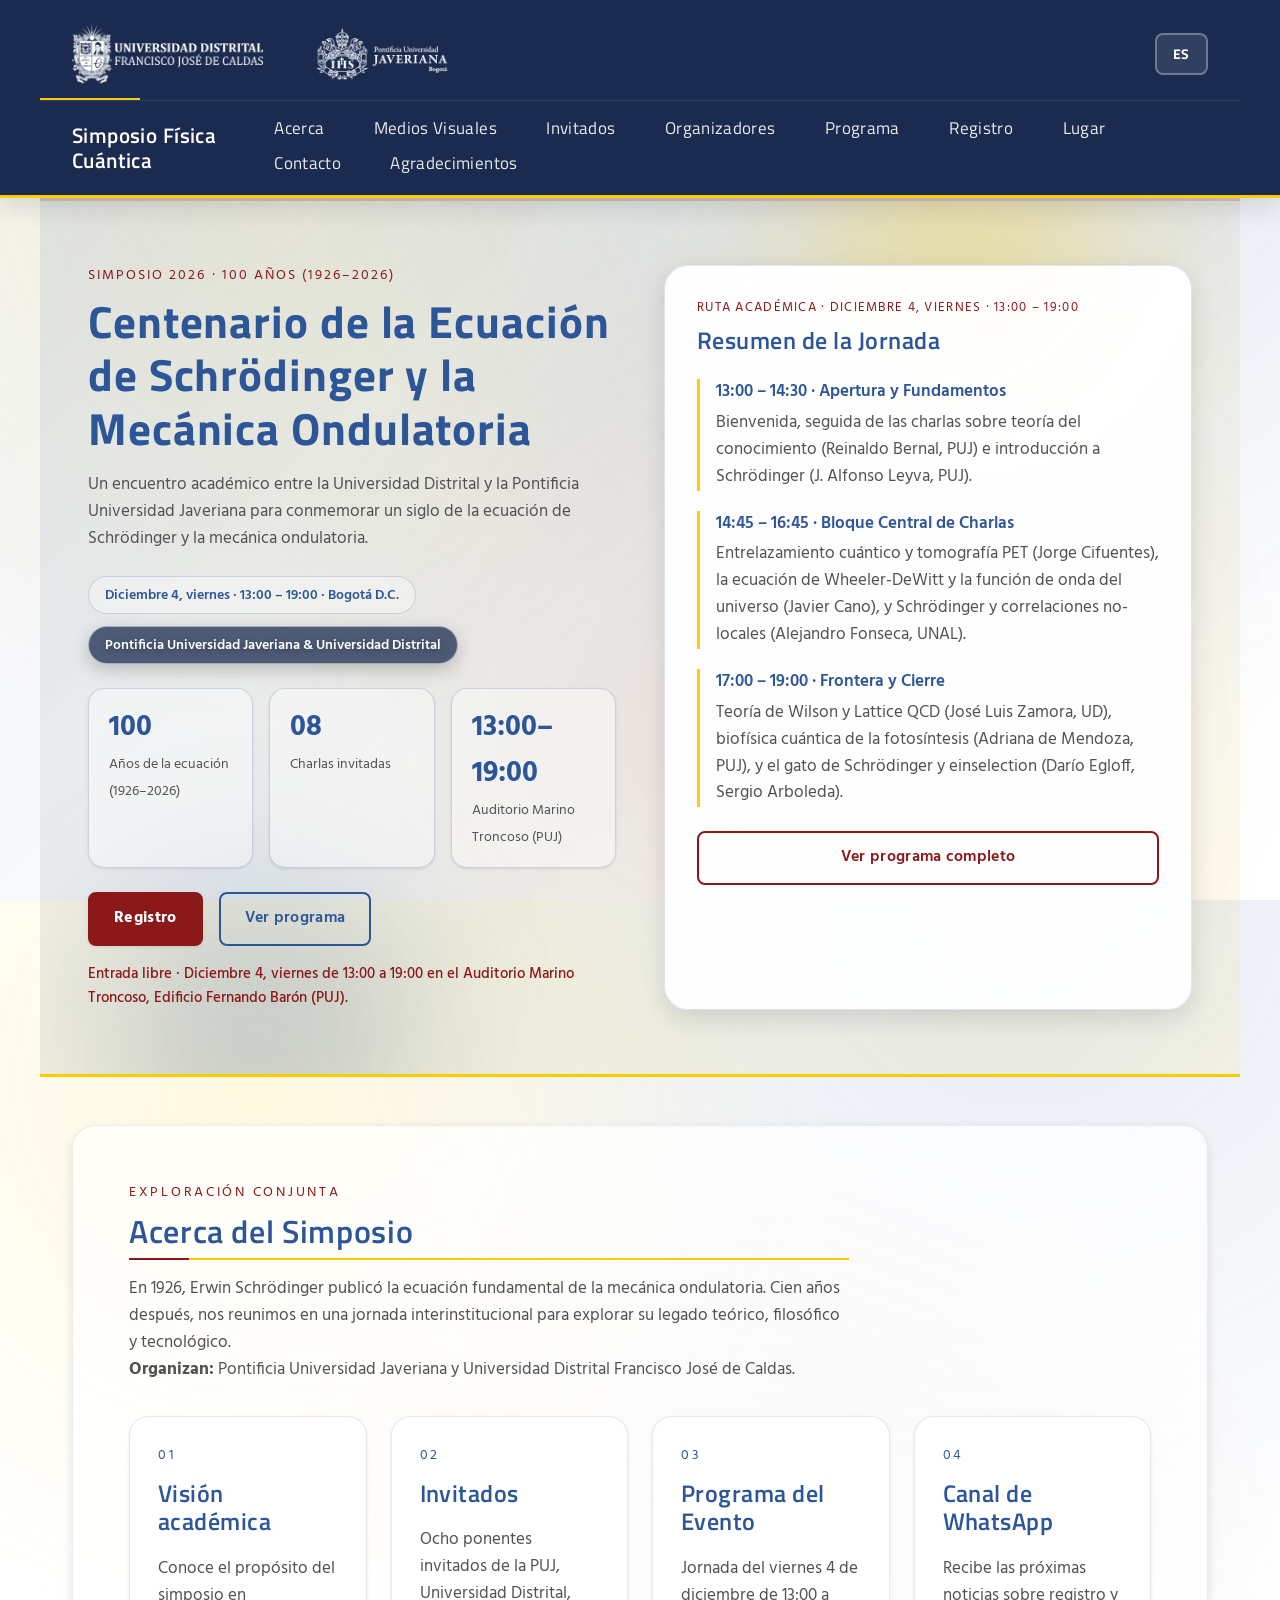
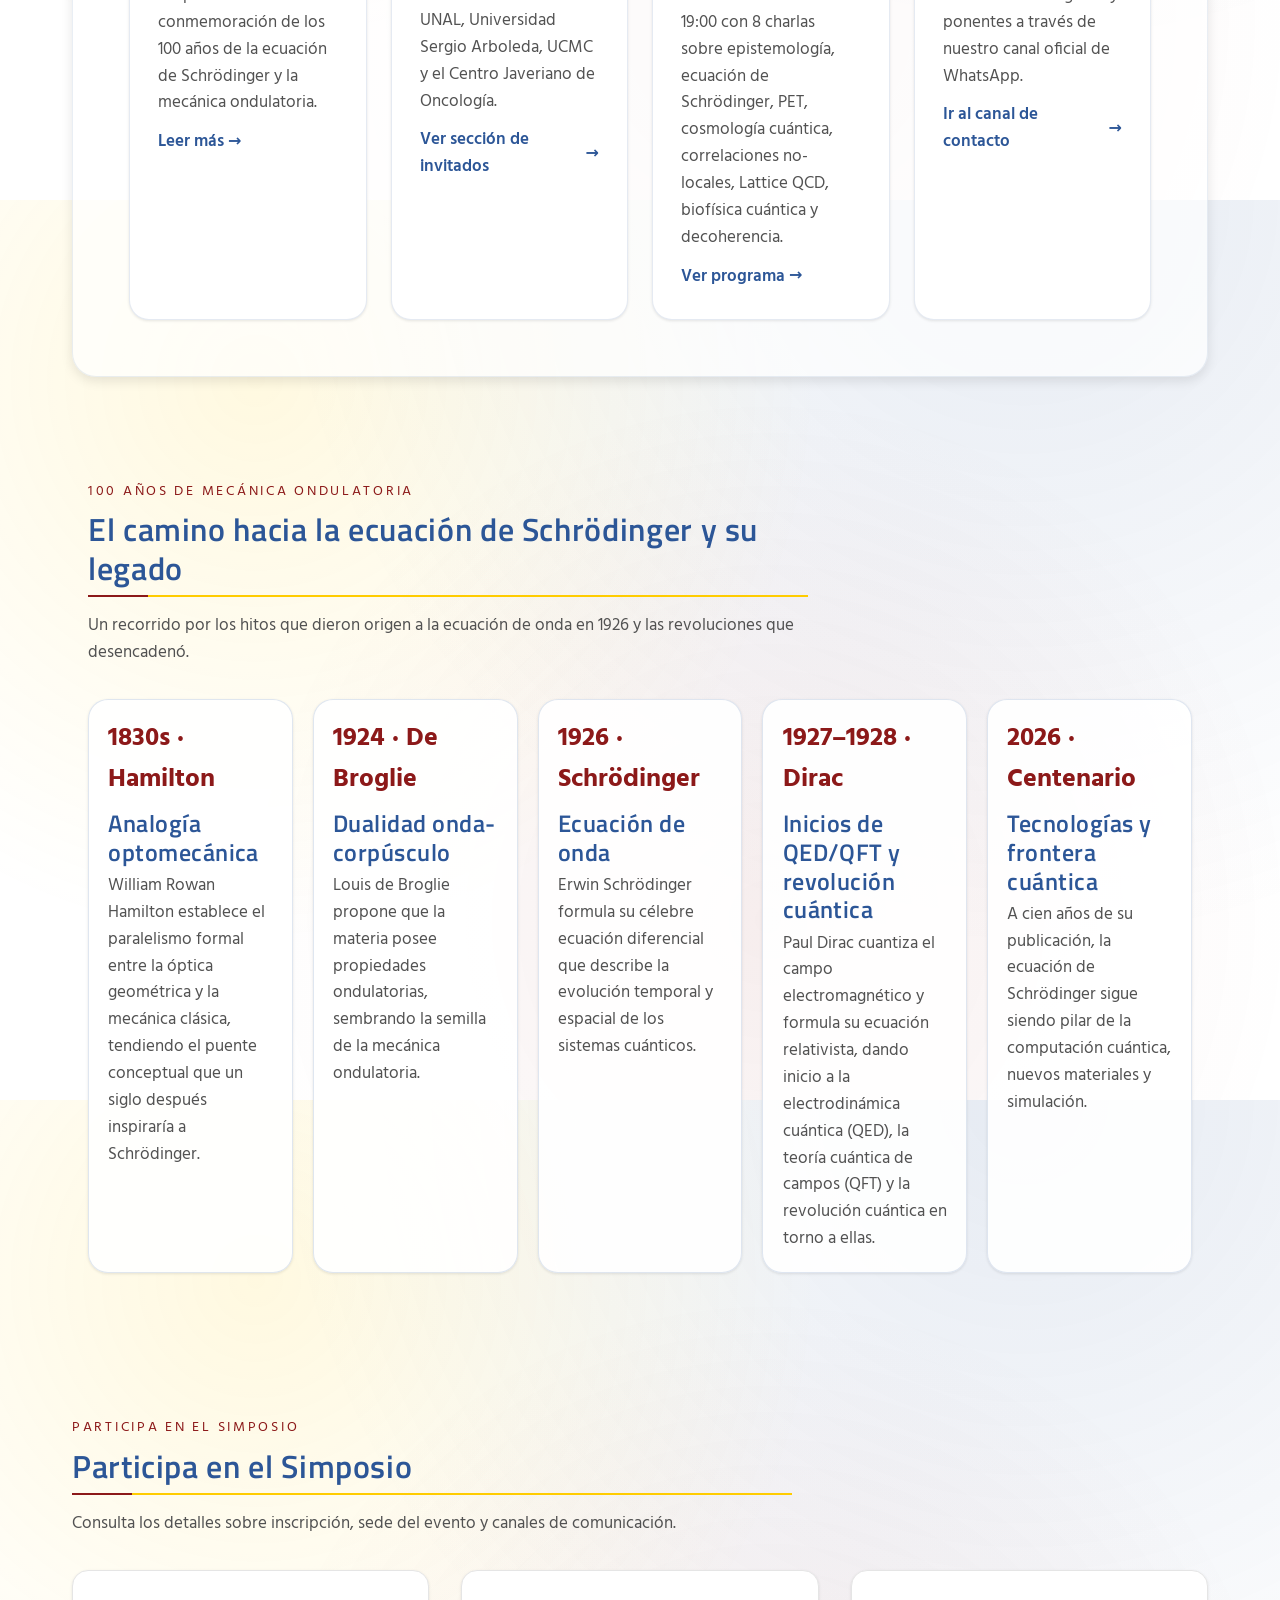
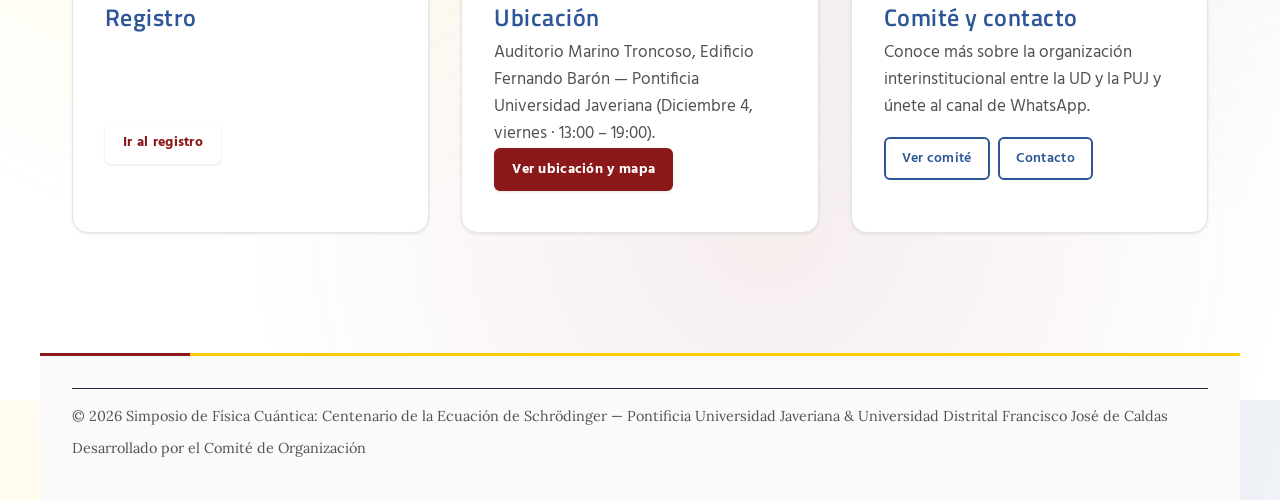
==== commit 6162bad1: "Add Talk 5 title by Alejandro Fonseca (Schrödinger y Correlaciones No-locales)" ====
--- a/index.html
+++ b/index.html
@@ -4,6 +4,103 @@
     <meta charset="UTF-8">
     <meta name="viewport" content="width=device-width, initial-scale=1.0">
     <title data-i18n="meta.title.index">Simposio Centenario Ecuación de Schrödinger — PUJ & Universidad Distrital</title>
+    <meta name="description" data-i18n-content="meta.desc.index" content="Simposio Centenario de la Ecuación de Schrödinger y la Mecánica Ondulatoria (1926–2026). Viernes 4 de diciembre de 13:00 a 19:00 en la Pontificia Universidad Javeriana, Bogotá. Entrada libre.">
+    <meta name="keywords" content="Simposio Centenario Ecuación de Schrödinger, Mecánica Ondulatoria, Física Cuántica, Erwin Schrödinger 1926 2026, Pontificia Universidad Javeriana, Universidad Distrital Francisco José de Caldas, Bogotá, simposio física Colombia, Lattice QCD, biofísica cuántica, Wheeler-DeWitt">
+    <meta name="author" content="Comité Organizador — Pontificia Universidad Javeriana & Universidad Distrital Francisco José de Caldas">
+    <meta name="robots" content="index, follow, max-snippet:-1, max-image-preview:large, max-video-preview:-1">
+    <meta name="theme-color" content="#1A2B4F">
+    <link rel="canonical" href="https://udpuj.github.io/simposio-centenario-schr-dinger/">
+    <link rel="icon" type="image/svg+xml" href="images/favicon.svg">
+    <link rel="icon" type="image/png" sizes="192x192" href="images/favicon.png">
+    <link rel="apple-touch-icon" href="images/favicon.png">
+    <!-- Open Graph -->
+    <meta property="og:type" content="website">
+    <meta property="og:site_name" content="Simposio Centenario Ecuación de Schrödinger 2026">
+    <meta property="og:locale" content="es_CO">
+    <meta property="og:locale:alternate" content="en_US">
+    <meta property="og:url" content="https://udpuj.github.io/simposio-centenario-schr-dinger/">
+    <meta property="og:title" data-i18n-content="meta.title.index" content="Simposio Centenario Ecuación de Schrödinger — PUJ & Universidad Distrital">
+    <meta property="og:description" data-i18n-content="meta.desc.index" content="Simposio Centenario de la Ecuación de Schrödinger y la Mecánica Ondulatoria (1926–2026). Viernes 4 de diciembre de 13:00 a 19:00 en la Pontificia Universidad Javeriana, Bogotá. Entrada libre.">
+    <meta property="og:image" content="https://udpuj.github.io/simposio-centenario-schr-dinger/images/og-banner.png">
+    <meta property="og:image:width" content="1200">
+    <meta property="og:image:height" content="630">
+    <meta property="og:image:alt" content="Simposio Centenario de la Ecuación de Schrödinger y la Mecánica Ondulatoria — 4 de diciembre de 2026, Bogotá">
+    <!-- Twitter Card -->
+    <meta name="twitter:card" content="summary_large_image">
+    <meta name="twitter:title" data-i18n-content="meta.title.index" content="Simposio Centenario Ecuación de Schrödinger — PUJ & Universidad Distrital">
+    <meta name="twitter:description" data-i18n-content="meta.desc.index" content="Simposio Centenario de la Ecuación de Schrödinger y la Mecánica Ondulatoria (1926–2026). Viernes 4 de diciembre de 13:00 a 19:00 en la Pontificia Universidad Javeriana, Bogotá. Entrada libre.">
+    <meta name="twitter:image" content="https://udpuj.github.io/simposio-centenario-schr-dinger/images/og-banner.png">
+    <!-- Structured Data (JSON-LD) -->
+    <script type="application/ld+json">
+      {
+        "@context": "https://schema.org",
+        "@graph": [
+          {
+            "@type": "WebSite",
+            "name": "Simposio Centenario de la Ecuación de Schrödinger y la Mecánica Ondulatoria",
+            "alternateName": "Simposio Física Cuántica 2026 — PUJ & UD",
+            "url": "https://udpuj.github.io/simposio-centenario-schr-dinger/",
+            "inLanguage": ["es", "en"]
+          },
+          {
+            "@type": "EducationEvent",
+            "name": "Simposio Centenario de la Ecuación de Schrödinger y la Mecánica Ondulatoria",
+            "alternateName": "Centenary of the Schrödinger Equation and Wave Mechanics Symposium 2026",
+            "description": "Encuentro académico interinstitucional entre la Pontificia Universidad Javeriana y la Universidad Distrital Francisco José de Caldas para conmemorar los 100 años de la ecuación de Schrödinger (1926–2026), con 8 charlas invitadas en física cuántica, epistemología, cosmología cuántica, Lattice QCD y biofísica cuántica.",
+            "startDate": "2026-12-04T13:00:00-05:00",
+            "endDate": "2026-12-04T19:00:00-05:00",
+            "eventStatus": "https://schema.org/EventScheduled",
+            "eventAttendanceMode": "https://schema.org/OfflineEventAttendanceMode",
+            "isAccessibleForFree": true,
+            "inLanguage": ["es", "en"],
+            "url": "https://udpuj.github.io/simposio-centenario-schr-dinger/",
+            "image": [
+              "https://udpuj.github.io/simposio-centenario-schr-dinger/images/og-banner.png"
+            ],
+            "location": {
+              "@type": "Place",
+              "name": "Auditorio Marino Troncoso, Edificio Fernando Barón, S.J. — Pontificia Universidad Javeriana",
+              "address": {
+                "@type": "PostalAddress",
+                "streetAddress": "Carrera 7 # 40-62",
+                "addressLocality": "Bogotá D.C.",
+                "addressRegion": "Bogotá",
+                "addressCountry": "CO"
+              }
+            },
+            "organizer": [
+              {
+                "@type": "CollegeOrUniversity",
+                "name": "Pontificia Universidad Javeriana",
+                "url": "https://www.javeriana.edu.co/"
+              },
+              {
+                "@type": "CollegeOrUniversity",
+                "name": "Universidad Distrital Francisco José de Caldas",
+                "url": "https://www.udistrital.edu.co/"
+              }
+            ],
+            "offers": {
+              "@type": "Offer",
+              "price": "0",
+              "priceCurrency": "COP",
+              "availability": "https://schema.org/InStock",
+              "url": "https://udpuj.github.io/simposio-centenario-schr-dinger/registro.html"
+            },
+            "performer": [
+              { "@type": "Person", "name": "Reinaldo Bernal", "affiliation": { "@type": "Organization", "name": "Pontificia Universidad Javeriana" } },
+              { "@type": "Person", "name": "J. Alfonso Leyva", "affiliation": { "@type": "Organization", "name": "Pontificia Universidad Javeriana" } },
+              { "@type": "Person", "name": "Jorge Cifuentes", "affiliation": { "@type": "Organization", "name": "Centro Javeriano de Oncología" } },
+              { "@type": "Person", "name": "Javier Cano", "affiliation": { "@type": "Organization", "name": "Pontificia Universidad Javeriana & Universidad Colegio Mayor de Cundinamarca" } },
+              { "@type": "Person", "name": "Alejandro Fonseca", "affiliation": { "@type": "Organization", "name": "Universidad Nacional de Colombia" } },
+              { "@type": "Person", "name": "José Luis Zamora", "affiliation": { "@type": "Organization", "name": "Universidad Distrital Francisco José de Caldas" } },
+              { "@type": "Person", "name": "Adriana de Mendoza", "affiliation": { "@type": "Organization", "name": "Pontificia Universidad Javeriana" } },
+              { "@type": "Person", "name": "Darío Egloff", "affiliation": { "@type": "Organization", "name": "Universidad Sergio Arboleda" } }
+            ]
+          }
+        ]
+      }
+    </script>
     <!-- Google tag (gtag.js) -->
     <script async src="https://www.googletagmanager.com/gtag/js?id=G-F558G27GN5"></script>
     <script>
@@ -100,7 +197,7 @@
               </li>
               <li>
                 <span class="agenda__time" data-i18n="home.hero.card.afternoon.title">14:45 – 16:45 · Bloque Central de Charlas</span>
-                <p data-i18n="home.hero.card.afternoon.text">Entrelazamiento cuántico y tomografía PET (Jorge Cifuentes), la ecuación de Wheeler-DeWitt y la función de onda del universo (Javier Cano), y conferencia de Alejandro Fonseca (UNAL).</p>
+                <p data-i18n="home.hero.card.afternoon.text">Entrelazamiento cuántico y tomografía PET (Jorge Cifuentes), la ecuación de Wheeler-DeWitt y la función de onda del universo (Javier Cano), y Schrödinger y correlaciones no-locales (Alejandro Fonseca, UNAL).</p>
               </li>
               <li>
                 <span class="agenda__time" data-i18n="home.hero.card.status.title">17:00 – 19:00 · Frontera y Cierre</span>
@@ -135,7 +232,7 @@
           <a class="feature-card" href="programa.html">
             <div class="card__badge">03</div>
             <h3 data-i18n="home.program.title">Programa del Evento</h3>
-            <p data-i18n="home.program.text">Jornada del viernes 4 de diciembre de 13:00 a 19:00 con 8 charlas sobre epistemología, ecuación de Schrödinger, PET, cosmología cuántica, Lattice QCD, biofísica cuántica y decoherencia.</p>
+            <p data-i18n="home.program.text">Jornada del viernes 4 de diciembre de 13:00 a 19:00 con 8 charlas sobre epistemología, ecuación de Schrödinger, PET, cosmología cuántica, correlaciones no-locales, Lattice QCD, biofísica cuántica y decoherencia.</p>
             <span class="feature-card__link" data-i18n="home.program.view">Ver programa</span>
           </a>
           <a class="feature-card" href="contacto.html">
@@ -228,5 +325,7 @@
     </footer>
 
     <script src="i18n.js"></script>
+    <script data-goatcounter="https://simposio-schr-dinger.goatcounter.com/count"
+            async src="//gc.zgo.at/count.js"></script>
   </body>
 </html>
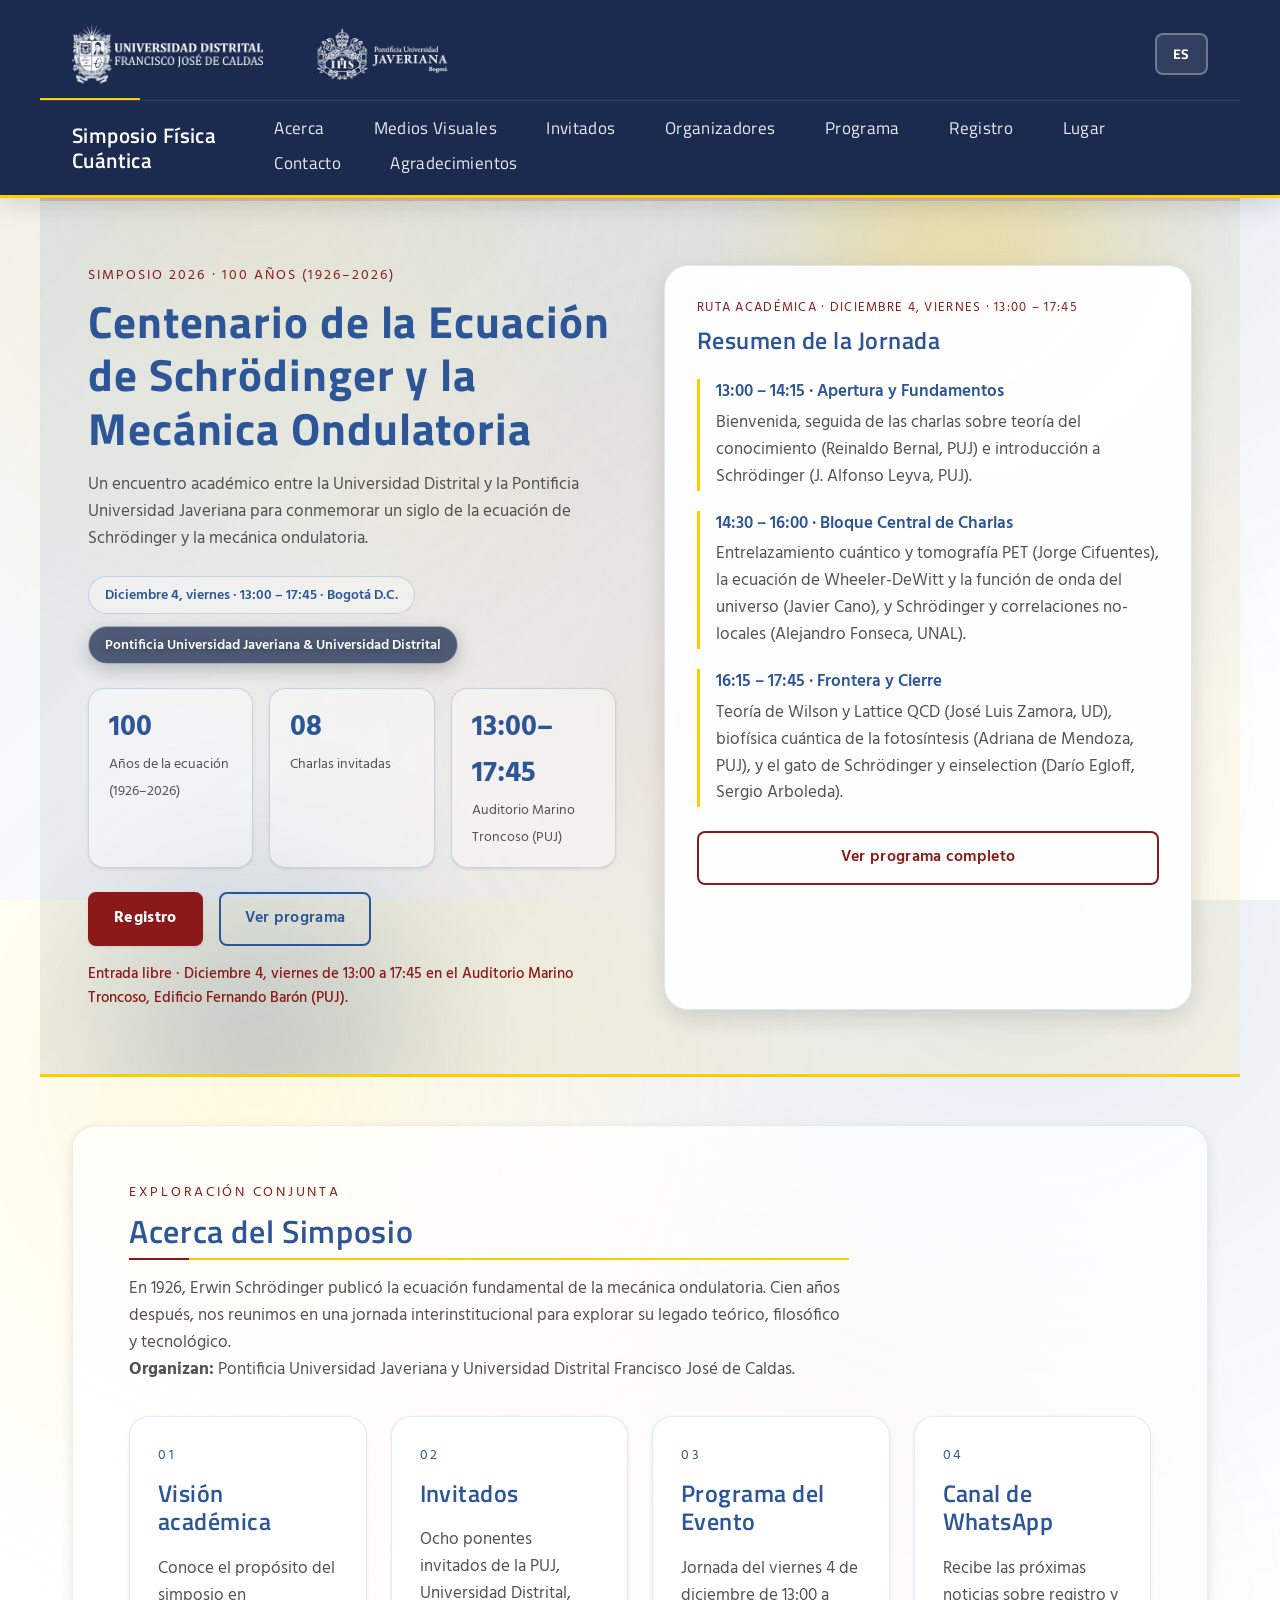
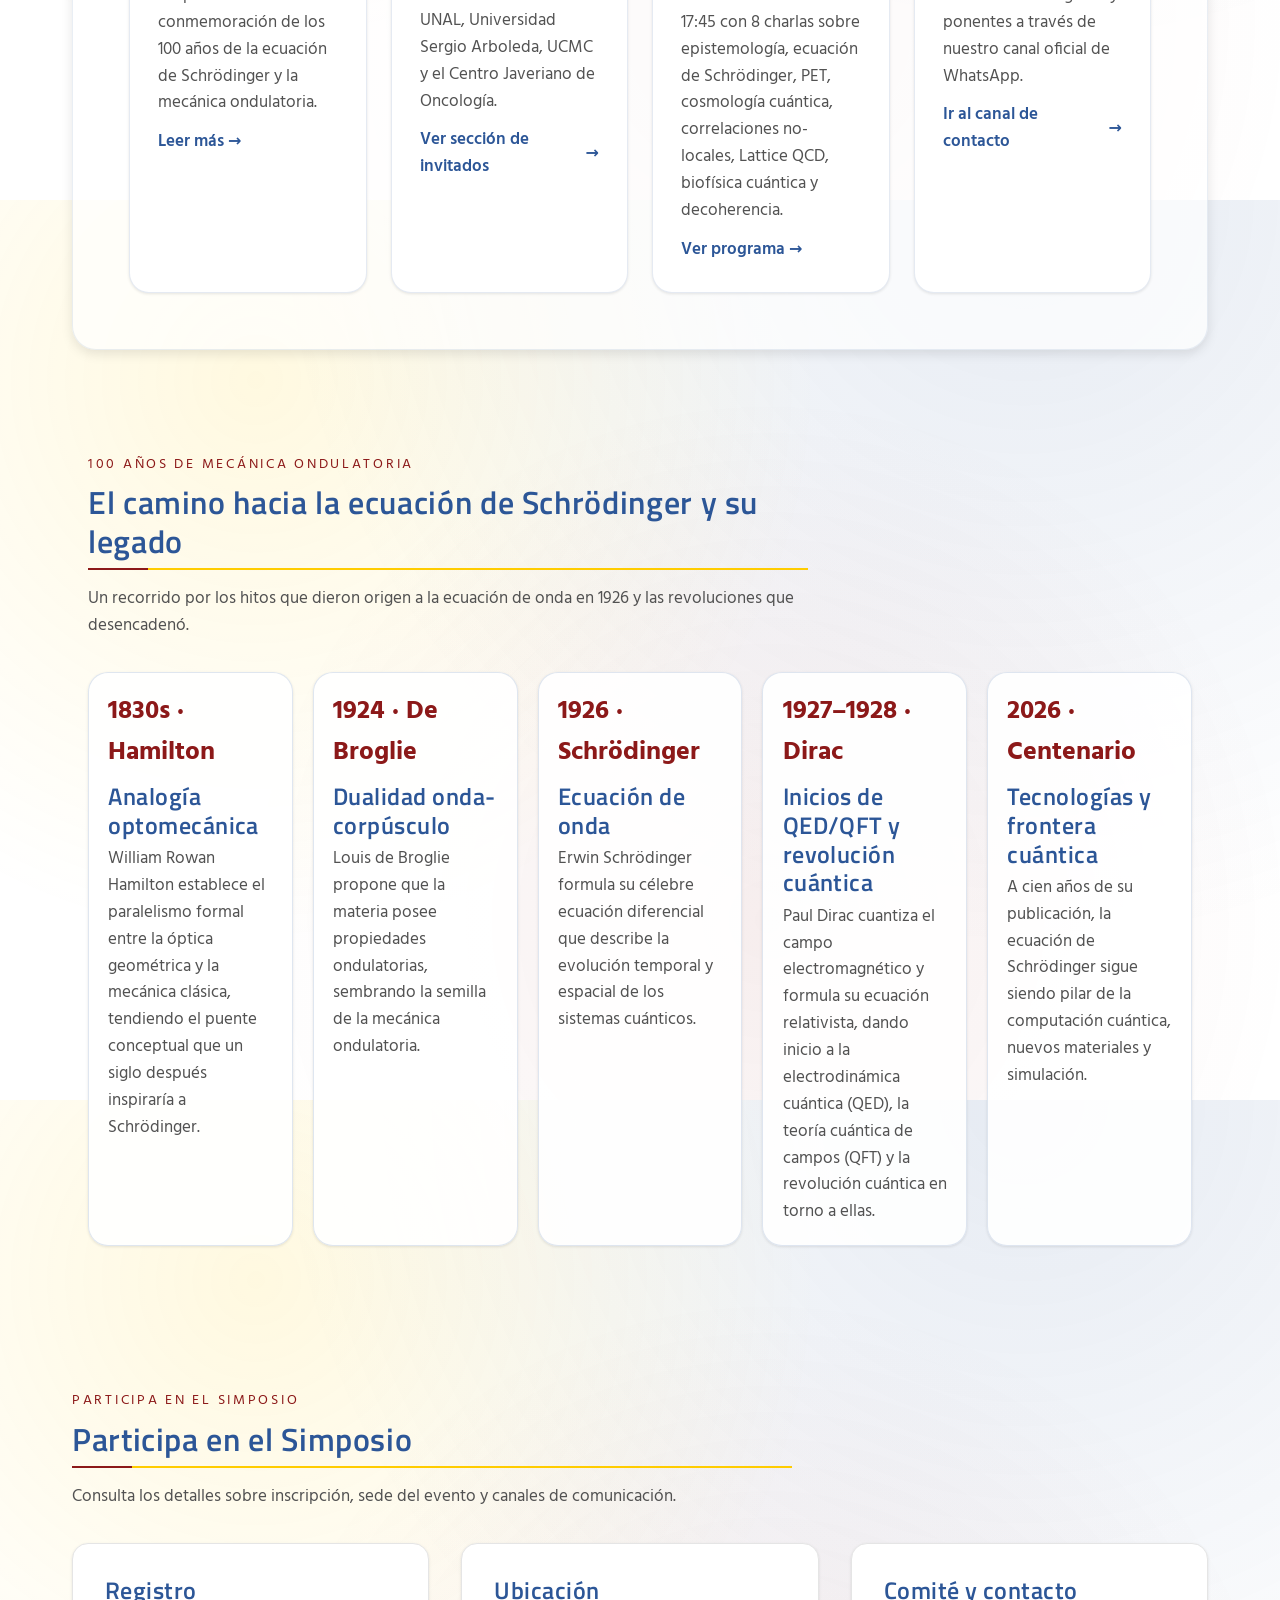
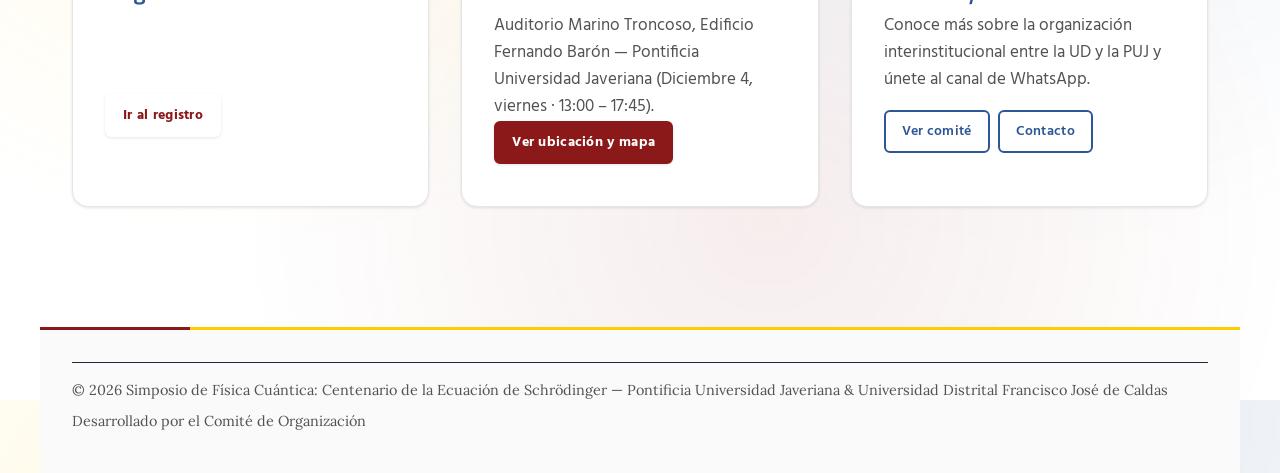
==== commit ab562e92: "Update schedule to 30-min talks, 15-min intro, and 13:00-17:45" ====
--- a/index.html
+++ b/index.html
@@ -4,7 +4,7 @@
     <meta charset="UTF-8">
     <meta name="viewport" content="width=device-width, initial-scale=1.0">
     <title data-i18n="meta.title.index">Simposio Centenario Ecuación de Schrödinger — PUJ & Universidad Distrital</title>
-    <meta name="description" data-i18n-content="meta.desc.index" content="Simposio Centenario de la Ecuación de Schrödinger y la Mecánica Ondulatoria (1926–2026). Viernes 4 de diciembre de 13:00 a 19:00 en la Pontificia Universidad Javeriana, Bogotá. Entrada libre.">
+    <meta name="description" data-i18n-content="meta.desc.index" content="Simposio Centenario de la Ecuación de Schrödinger y la Mecánica Ondulatoria (1926–2026). Viernes 4 de diciembre de 13:00 a 17:45 en la Pontificia Universidad Javeriana, Bogotá. Entrada libre.">
     <meta name="keywords" content="Simposio Centenario Ecuación de Schrödinger, Mecánica Ondulatoria, Física Cuántica, Erwin Schrödinger 1926 2026, Pontificia Universidad Javeriana, Universidad Distrital Francisco José de Caldas, Bogotá, simposio física Colombia, Lattice QCD, biofísica cuántica, Wheeler-DeWitt">
     <meta name="author" content="Comité Organizador — Pontificia Universidad Javeriana & Universidad Distrital Francisco José de Caldas">
     <meta name="robots" content="index, follow, max-snippet:-1, max-image-preview:large, max-video-preview:-1">
@@ -20,7 +20,7 @@
     <meta property="og:locale:alternate" content="en_US">
     <meta property="og:url" content="https://udpuj.github.io/simposio-centenario-schr-dinger/">
     <meta property="og:title" data-i18n-content="meta.title.index" content="Simposio Centenario Ecuación de Schrödinger — PUJ & Universidad Distrital">
-    <meta property="og:description" data-i18n-content="meta.desc.index" content="Simposio Centenario de la Ecuación de Schrödinger y la Mecánica Ondulatoria (1926–2026). Viernes 4 de diciembre de 13:00 a 19:00 en la Pontificia Universidad Javeriana, Bogotá. Entrada libre.">
+    <meta property="og:description" data-i18n-content="meta.desc.index" content="Simposio Centenario de la Ecuación de Schrödinger y la Mecánica Ondulatoria (1926–2026). Viernes 4 de diciembre de 13:00 a 17:45 en la Pontificia Universidad Javeriana, Bogotá. Entrada libre.">
     <meta property="og:image" content="https://udpuj.github.io/simposio-centenario-schr-dinger/images/og-banner.png">
     <meta property="og:image:width" content="1200">
     <meta property="og:image:height" content="630">
@@ -28,7 +28,7 @@
     <!-- Twitter Card -->
     <meta name="twitter:card" content="summary_large_image">
     <meta name="twitter:title" data-i18n-content="meta.title.index" content="Simposio Centenario Ecuación de Schrödinger — PUJ & Universidad Distrital">
-    <meta name="twitter:description" data-i18n-content="meta.desc.index" content="Simposio Centenario de la Ecuación de Schrödinger y la Mecánica Ondulatoria (1926–2026). Viernes 4 de diciembre de 13:00 a 19:00 en la Pontificia Universidad Javeriana, Bogotá. Entrada libre.">
+    <meta name="twitter:description" data-i18n-content="meta.desc.index" content="Simposio Centenario de la Ecuación de Schrödinger y la Mecánica Ondulatoria (1926–2026). Viernes 4 de diciembre de 13:00 a 17:45 en la Pontificia Universidad Javeriana, Bogotá. Entrada libre.">
     <meta name="twitter:image" content="https://udpuj.github.io/simposio-centenario-schr-dinger/images/og-banner.png">
     <!-- Structured Data (JSON-LD) -->
     <script type="application/ld+json">
@@ -48,7 +48,7 @@
             "alternateName": "Centenary of the Schrödinger Equation and Wave Mechanics Symposium 2026",
             "description": "Encuentro académico interinstitucional entre la Pontificia Universidad Javeriana y la Universidad Distrital Francisco José de Caldas para conmemorar los 100 años de la ecuación de Schrödinger (1926–2026), con 8 charlas invitadas en física cuántica, epistemología, cosmología cuántica, Lattice QCD y biofísica cuántica.",
             "startDate": "2026-12-04T13:00:00-05:00",
-            "endDate": "2026-12-04T19:00:00-05:00",
+            "endDate": "2026-12-04T17:45:00-05:00",
             "eventStatus": "https://schema.org/EventScheduled",
             "eventAttendanceMode": "https://schema.org/OfflineEventAttendanceMode",
             "isAccessibleForFree": true,
@@ -164,7 +164,7 @@
             <h1 data-i18n="home.hero.title">Centenario de la Ecuación de Schrödinger y la Mecánica Ondulatoria</h1>
             <p data-i18n="home.hero.subtitle">Un encuentro académico entre la Universidad Distrital y la Pontificia Universidad Javeriana para conmemorar un siglo de la ecuación de Schrödinger y la mecánica ondulatoria.</p>
             <div class="hero__chips">
-              <span class="chip" data-i18n="home.hero.chip.date">Diciembre 4, viernes · 13:00 – 19:00 · Bogotá D.C.</span>
+              <span class="chip" data-i18n="home.hero.chip.date">Diciembre 4, viernes · 13:00 – 17:45 · Bogotá D.C.</span>
               <span class="chip chip--outline" data-i18n="home.hero.chip.orgs">Pontificia Universidad Javeriana & Universidad Distrital</span>
             </div>
             <div class="hero__stats">
@@ -177,7 +177,7 @@
                 <span class="stat__label" data-i18n="home.hero.stat2.label">Charlas invitadas</span>
               </div>
               <div class="stat">
-                <span class="stat__value" data-i18n="home.hero.stat3.value">13:00–19:00</span>
+                <span class="stat__value" data-i18n="home.hero.stat3.value">13:00–17:45</span>
                 <span class="stat__label" data-i18n="home.hero.stat3.label">Auditorio Marino Troncoso (PUJ)</span>
               </div>
             </div>
@@ -185,22 +185,22 @@
               <a class="btn btn--primary" href="registro.html" data-i18n="home.hero.register">Registro</a>
               <a class="btn btn--outline" href="programa.html" data-i18n="home.hero.program">Ver programa</a>
             </div>
-            <p class="hero__note" data-i18n="home.hero.note">Entrada libre · Diciembre 4, viernes de 13:00 a 19:00 en el Auditorio Marino Troncoso, Edificio Fernando Barón (PUJ).</p>
+            <p class="hero__note" data-i18n="home.hero.note">Entrada libre · Diciembre 4, viernes de 13:00 a 17:45 en el Auditorio Marino Troncoso, Edificio Fernando Barón (PUJ).</p>
           </div>
           <div class="hero__card">
-            <p class="hero__card-eyebrow" data-i18n="home.hero.card.eyebrow">Ruta académica · Diciembre 4, viernes · 13:00 – 19:00</p>
+            <p class="hero__card-eyebrow" data-i18n="home.hero.card.eyebrow">Ruta académica · Diciembre 4, viernes · 13:00 – 17:45</p>
             <h3 data-i18n="home.hero.card.title">Resumen de la Jornada</h3>
             <ul class="hero__agenda">
               <li>
-                <span class="agenda__time" data-i18n="home.hero.card.morning.title">13:00 – 14:30 · Apertura y Fundamentos</span>
+                <span class="agenda__time" data-i18n="home.hero.card.morning.title">13:00 – 14:15 · Apertura y Fundamentos</span>
                 <p data-i18n="home.hero.card.morning.text">Bienvenida, seguida de las charlas sobre teoría del conocimiento (Reinaldo Bernal, PUJ) e introducción a Schrödinger (J. Alfonso Leyva, PUJ).</p>
               </li>
               <li>
-                <span class="agenda__time" data-i18n="home.hero.card.afternoon.title">14:45 – 16:45 · Bloque Central de Charlas</span>
+                <span class="agenda__time" data-i18n="home.hero.card.afternoon.title">14:30 – 16:00 · Bloque Central de Charlas</span>
                 <p data-i18n="home.hero.card.afternoon.text">Entrelazamiento cuántico y tomografía PET (Jorge Cifuentes), la ecuación de Wheeler-DeWitt y la función de onda del universo (Javier Cano), y Schrödinger y correlaciones no-locales (Alejandro Fonseca, UNAL).</p>
               </li>
               <li>
-                <span class="agenda__time" data-i18n="home.hero.card.status.title">17:00 – 19:00 · Frontera y Cierre</span>
+                <span class="agenda__time" data-i18n="home.hero.card.status.title">16:15 – 17:45 · Frontera y Cierre</span>
                 <p data-i18n="home.hero.card.status.text">Teoría de Wilson y Lattice QCD (José Luis Zamora, UD), biofísica cuántica de la fotosíntesis (Adriana de Mendoza, PUJ), y el gato de Schrödinger y einselection (Darío Egloff, Sergio Arboleda).</p>
               </li>
             </ul>
@@ -232,7 +232,7 @@
           <a class="feature-card" href="programa.html">
             <div class="card__badge">03</div>
             <h3 data-i18n="home.program.title">Programa del Evento</h3>
-            <p data-i18n="home.program.text">Jornada del viernes 4 de diciembre de 13:00 a 19:00 con 8 charlas sobre epistemología, ecuación de Schrödinger, PET, cosmología cuántica, correlaciones no-locales, Lattice QCD, biofísica cuántica y decoherencia.</p>
+            <p data-i18n="home.program.text">Jornada del viernes 4 de diciembre de 13:00 a 17:45 con 8 charlas sobre epistemología, ecuación de Schrödinger, PET, cosmología cuántica, correlaciones no-locales, Lattice QCD, biofísica cuántica y decoherencia.</p>
             <span class="feature-card__link" data-i18n="home.program.view">Ver programa</span>
           </a>
           <a class="feature-card" href="contacto.html">
@@ -303,7 +303,7 @@
           </div>
           <div class="card">
             <h3 data-i18n="home.participate.location.title">Ubicación</h3>
-            <p data-i18n="home.participate.location.text">Auditorio Marino Troncoso, Edificio Fernando Barón — Pontificia Universidad Javeriana (Diciembre 4, viernes · 13:00 – 19:00).</p>
+            <p data-i18n="home.participate.location.text">Auditorio Marino Troncoso, Edificio Fernando Barón — Pontificia Universidad Javeriana (Diciembre 4, viernes · 13:00 – 17:45).</p>
             <a class="btn btn--primary btn--sm" href="lugar.html" data-i18n="home.participate.location.view">Ver ubicación y mapa</a>
           </div>
           <div class="card card--bordered">
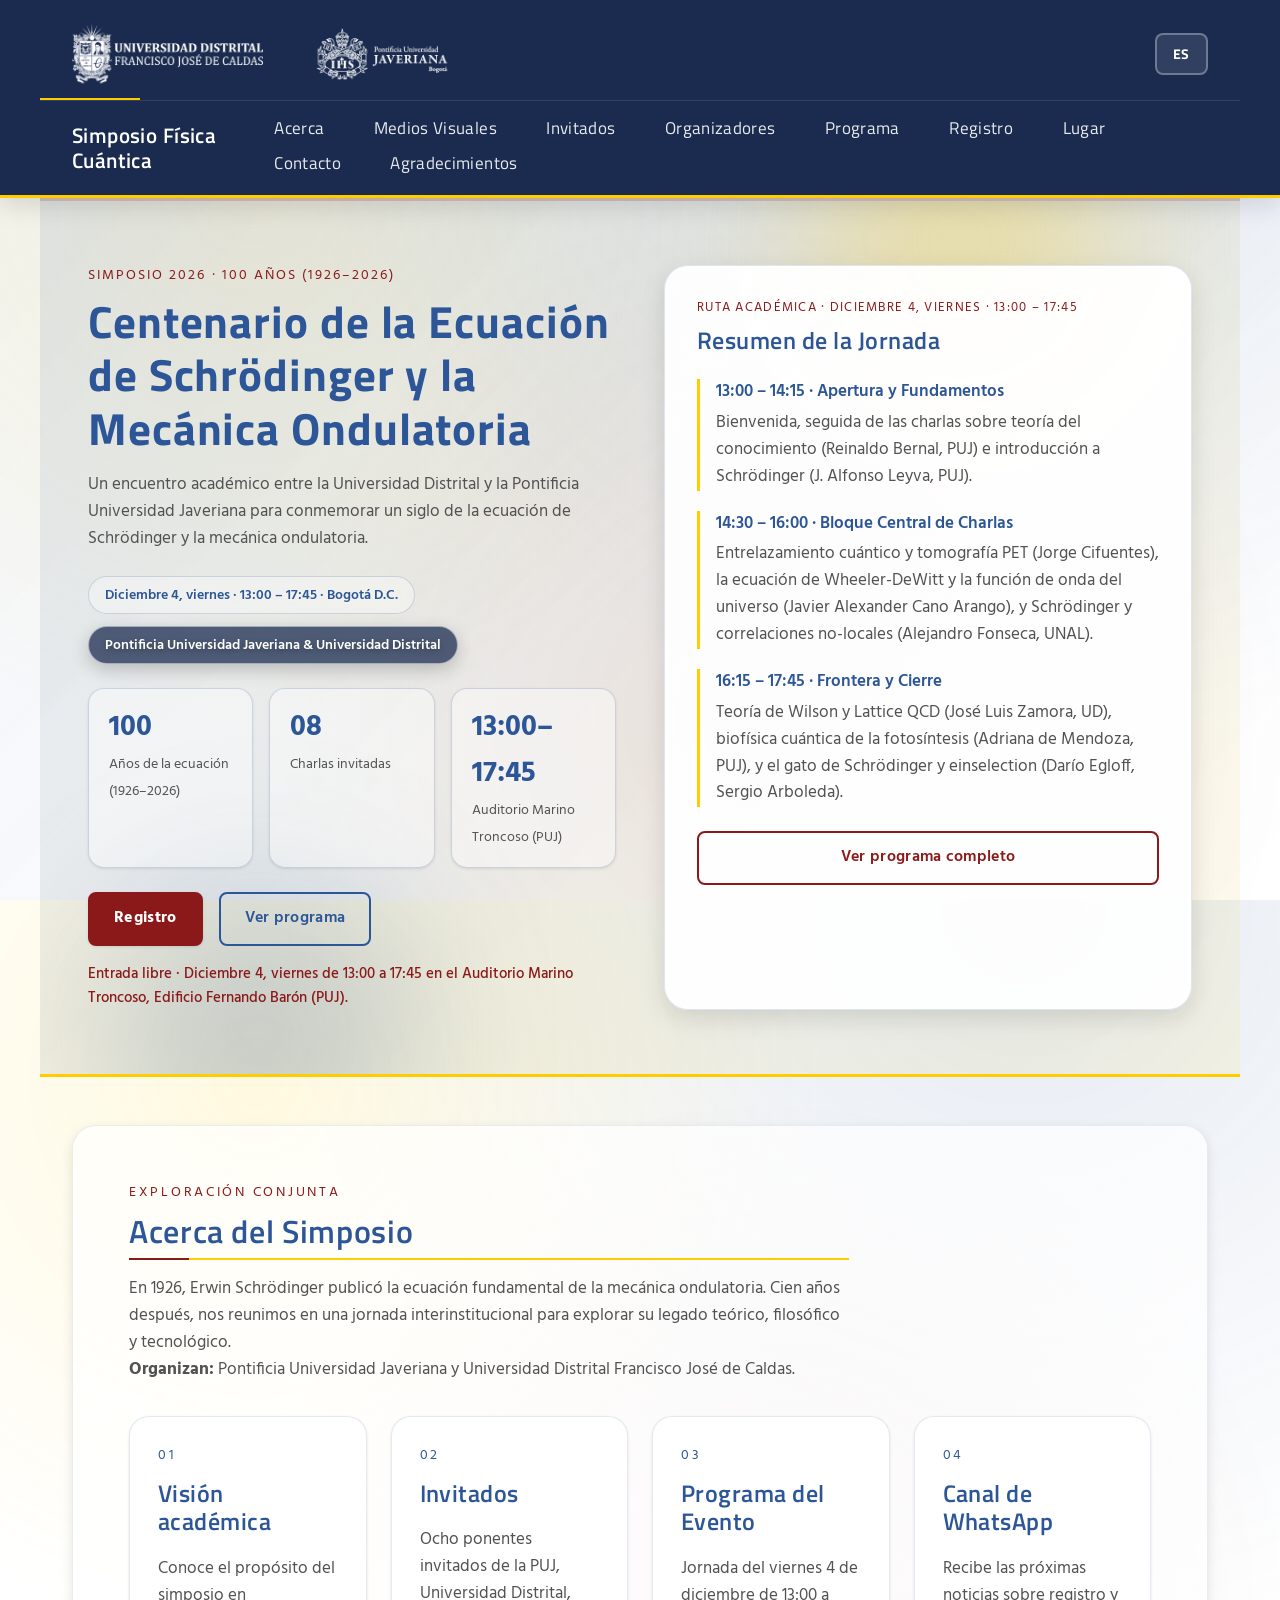
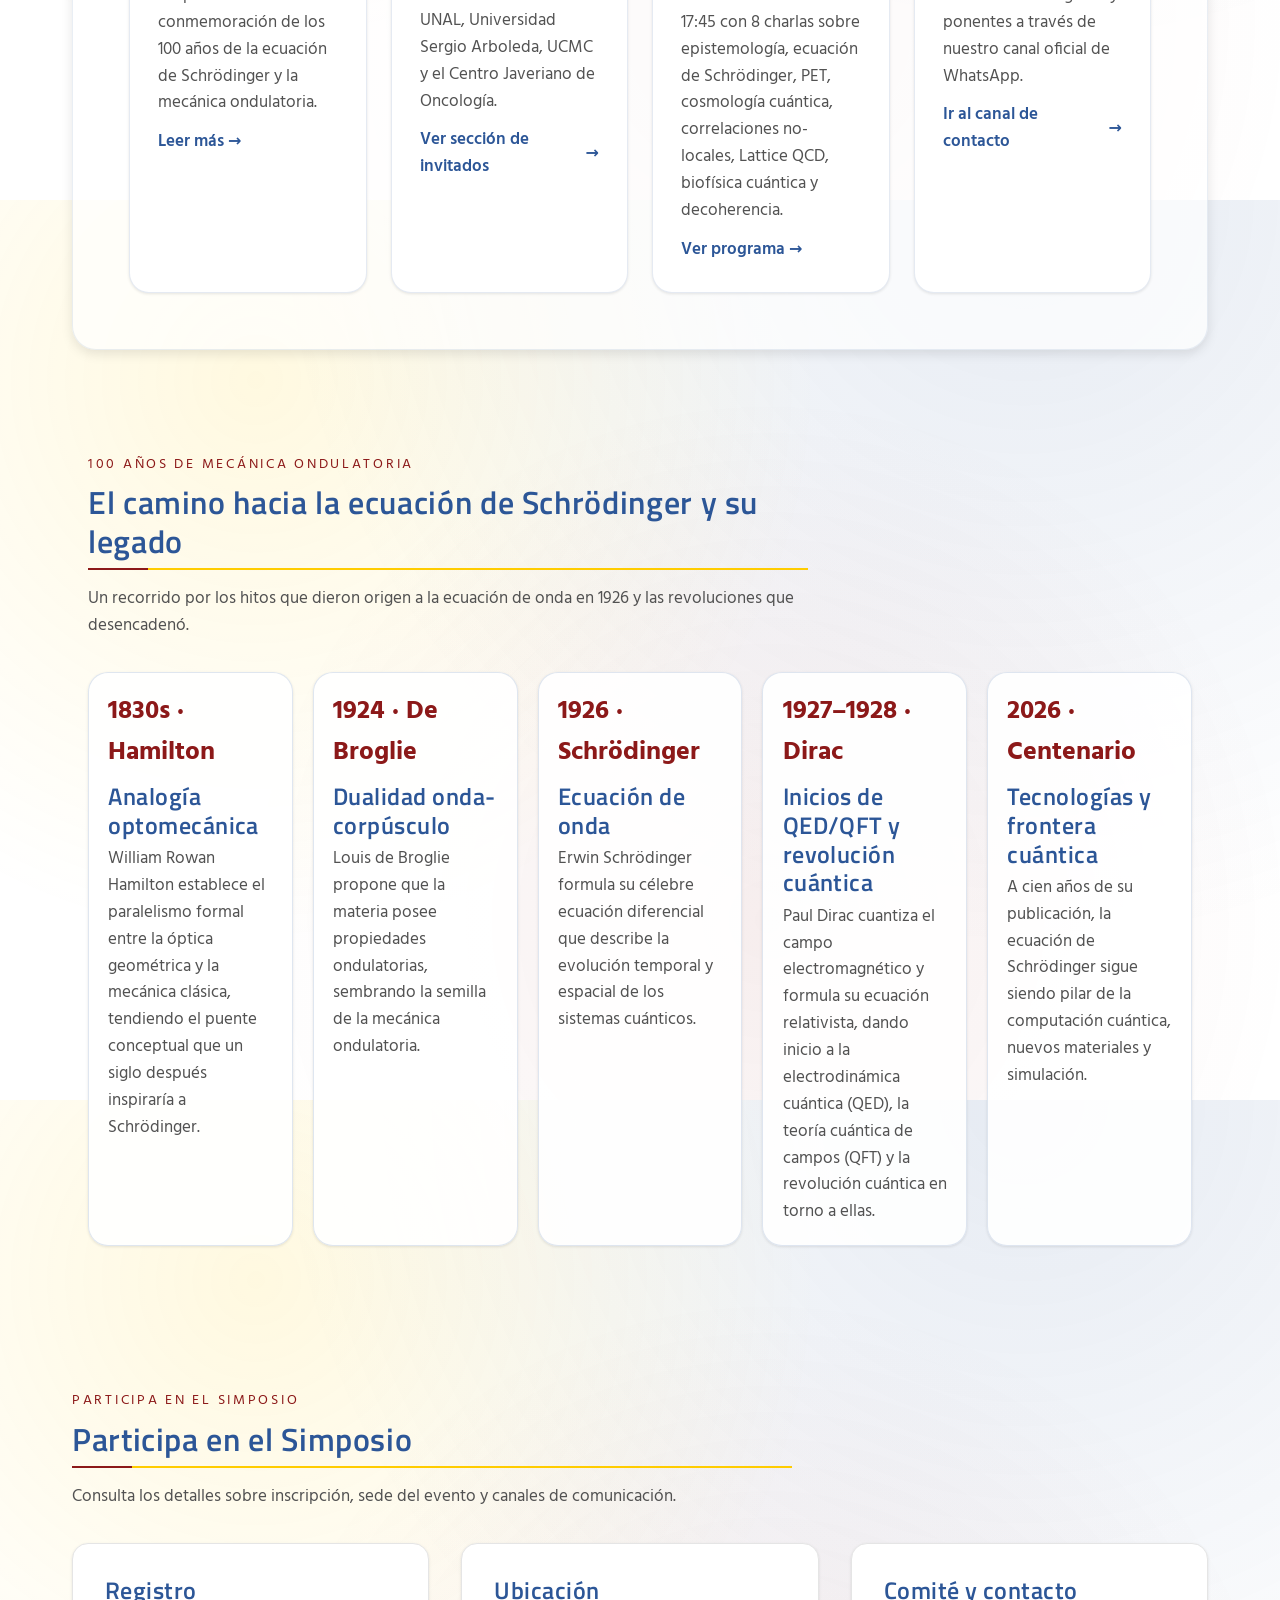
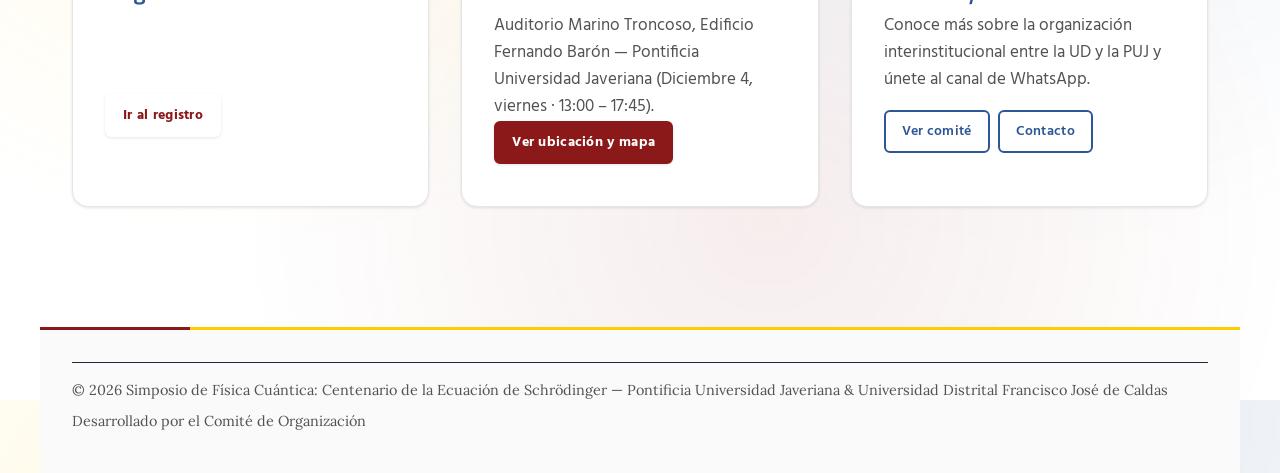
==== commit 76b8fbcc: "Add Talk 4 abstract, full name, and bilingual de Sitter diagram for Javier Alexander Cano Arango" ====
--- a/index.html
+++ b/index.html
@@ -91,7 +91,7 @@
               { "@type": "Person", "name": "Reinaldo Bernal", "affiliation": { "@type": "Organization", "name": "Pontificia Universidad Javeriana" } },
               { "@type": "Person", "name": "J. Alfonso Leyva", "affiliation": { "@type": "Organization", "name": "Pontificia Universidad Javeriana" } },
               { "@type": "Person", "name": "Jorge Cifuentes", "affiliation": { "@type": "Organization", "name": "Centro Javeriano de Oncología" } },
-              { "@type": "Person", "name": "Javier Cano", "affiliation": { "@type": "Organization", "name": "Pontificia Universidad Javeriana & Universidad Colegio Mayor de Cundinamarca" } },
+              { "@type": "Person", "name": "Javier Alexander Cano Arango", "affiliation": { "@type": "Organization", "name": "Pontificia Universidad Javeriana & Universidad Colegio Mayor de Cundinamarca" } },
               { "@type": "Person", "name": "Alejandro Fonseca", "affiliation": { "@type": "Organization", "name": "Universidad Nacional de Colombia" } },
               { "@type": "Person", "name": "José Luis Zamora", "affiliation": { "@type": "Organization", "name": "Universidad Distrital Francisco José de Caldas" } },
               { "@type": "Person", "name": "Adriana de Mendoza", "affiliation": { "@type": "Organization", "name": "Pontificia Universidad Javeriana" } },
@@ -197,7 +197,7 @@
               </li>
               <li>
                 <span class="agenda__time" data-i18n="home.hero.card.afternoon.title">14:30 – 16:00 · Bloque Central de Charlas</span>
-                <p data-i18n="home.hero.card.afternoon.text">Entrelazamiento cuántico y tomografía PET (Jorge Cifuentes), la ecuación de Wheeler-DeWitt y la función de onda del universo (Javier Cano), y Schrödinger y correlaciones no-locales (Alejandro Fonseca, UNAL).</p>
+                <p data-i18n="home.hero.card.afternoon.text">Entrelazamiento cuántico y tomografía PET (Jorge Cifuentes), la ecuación de Wheeler-DeWitt y la función de onda del universo (Javier Alexander Cano Arango), y Schrödinger y correlaciones no-locales (Alejandro Fonseca, UNAL).</p>
               </li>
               <li>
                 <span class="agenda__time" data-i18n="home.hero.card.status.title">16:15 – 17:45 · Frontera y Cierre</span>
--- a/styles.css
+++ b/styles.css
@@ -1104,6 +1104,56 @@
   color: var(--text-muted);
 }
 
+.speaker-abstract__text + .speaker-abstract__text {
+  margin-top: 0.65rem;
+}
+
+.speaker-abstract__equation {
+  margin: 0.75rem 0;
+  padding: 0.45rem 0.75rem;
+  text-align: center;
+  font-family: "Lora", Georgia, serif;
+  font-size: 1rem;
+  color: var(--text-main);
+  background: var(--neutral-50);
+  border-radius: 0.45rem;
+}
+
+.speaker-abstract__figure {
+  margin-top: 0.9rem;
+  padding: 0.75rem;
+  background: var(--neutral-50);
+  border: 1px solid var(--border-soft);
+  border-radius: 0.6rem;
+  text-align: center;
+}
+
+.card img.speaker-abstract__img {
+  width: 100%;
+  height: auto;
+  max-width: 320px;
+  display: block;
+  margin: 0 auto;
+}
+
+.card:hover img.speaker-abstract__img {
+  transform: none;
+  filter: none;
+}
+
+@media (max-width: 640px) {
+  .card img.speaker-abstract__img {
+    height: auto;
+  }
+}
+
+.speaker-abstract__caption {
+  margin-top: 0.5rem;
+  font-size: 0.84rem;
+  line-height: 1.45;
+  color: var(--text-muted);
+}
+
 /* ====== Tablas (Programa) ====== */
 .table-wrap { 
   overflow: auto; 
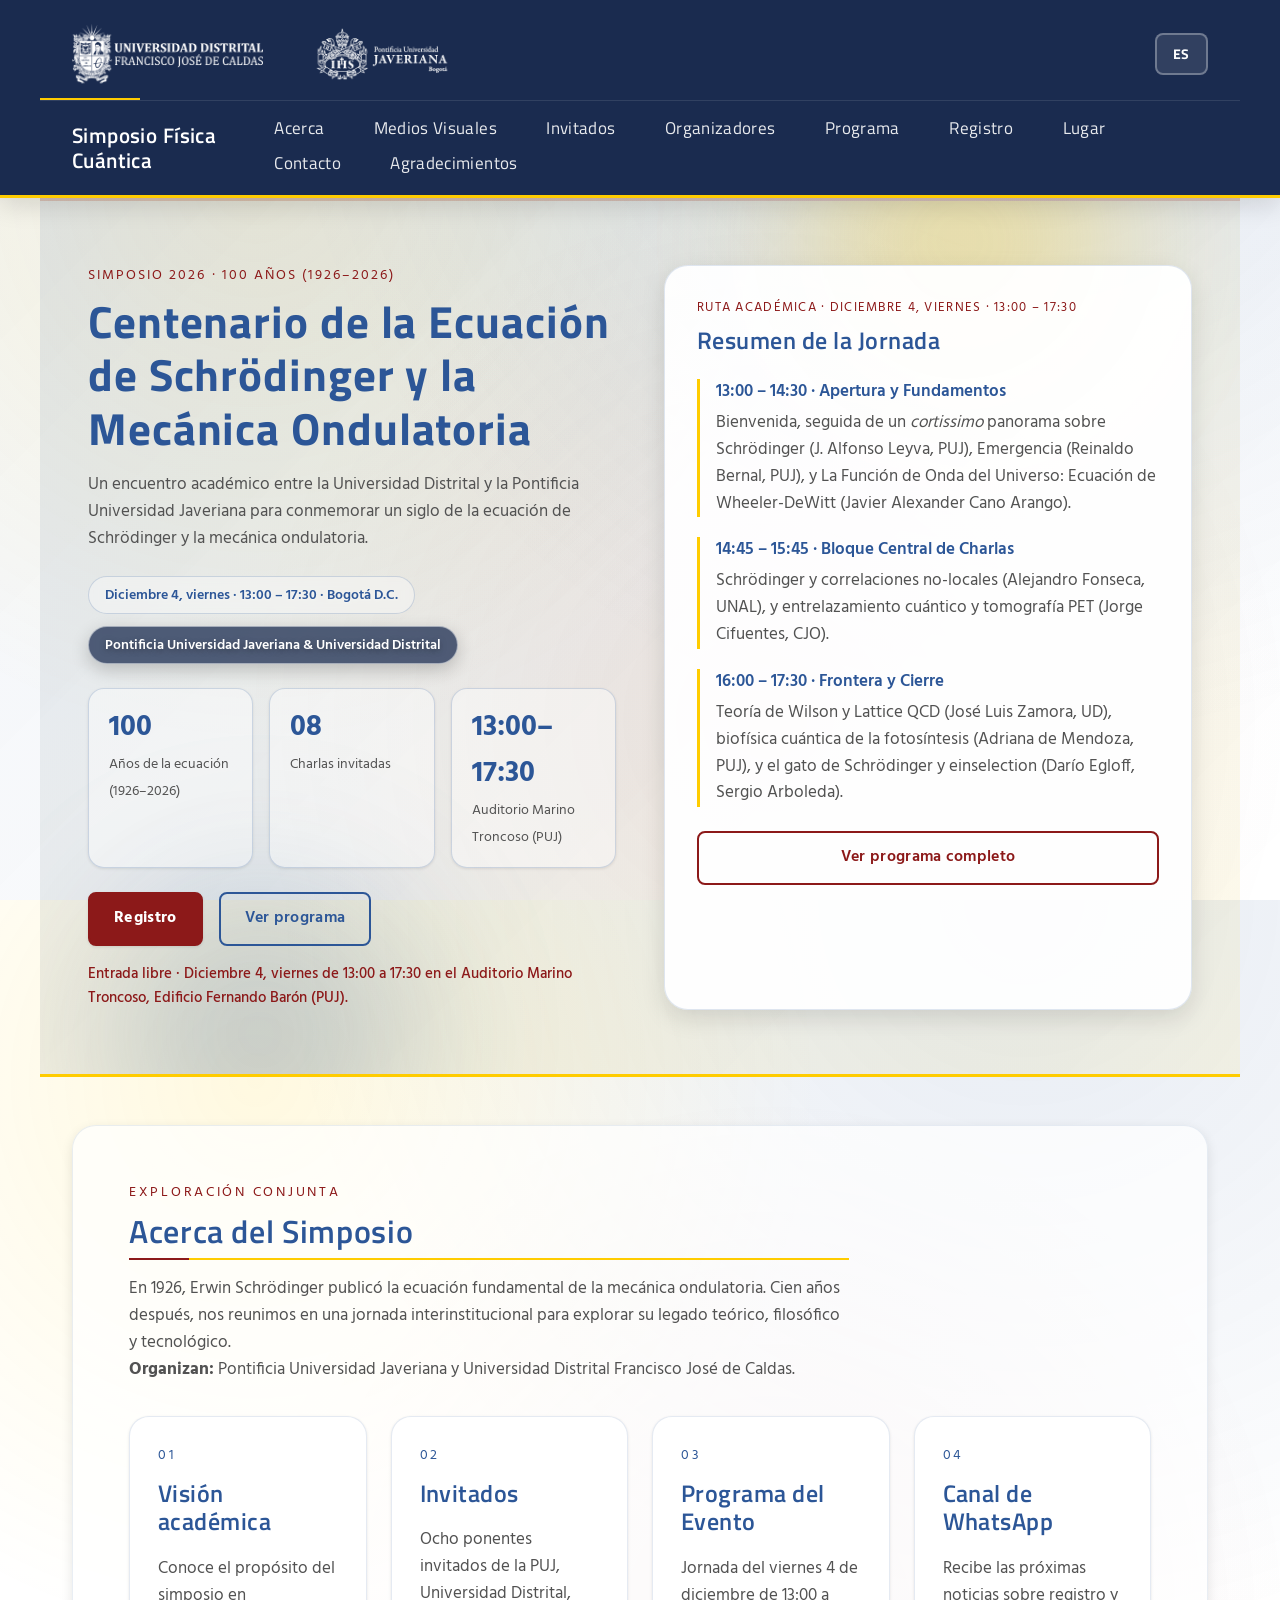
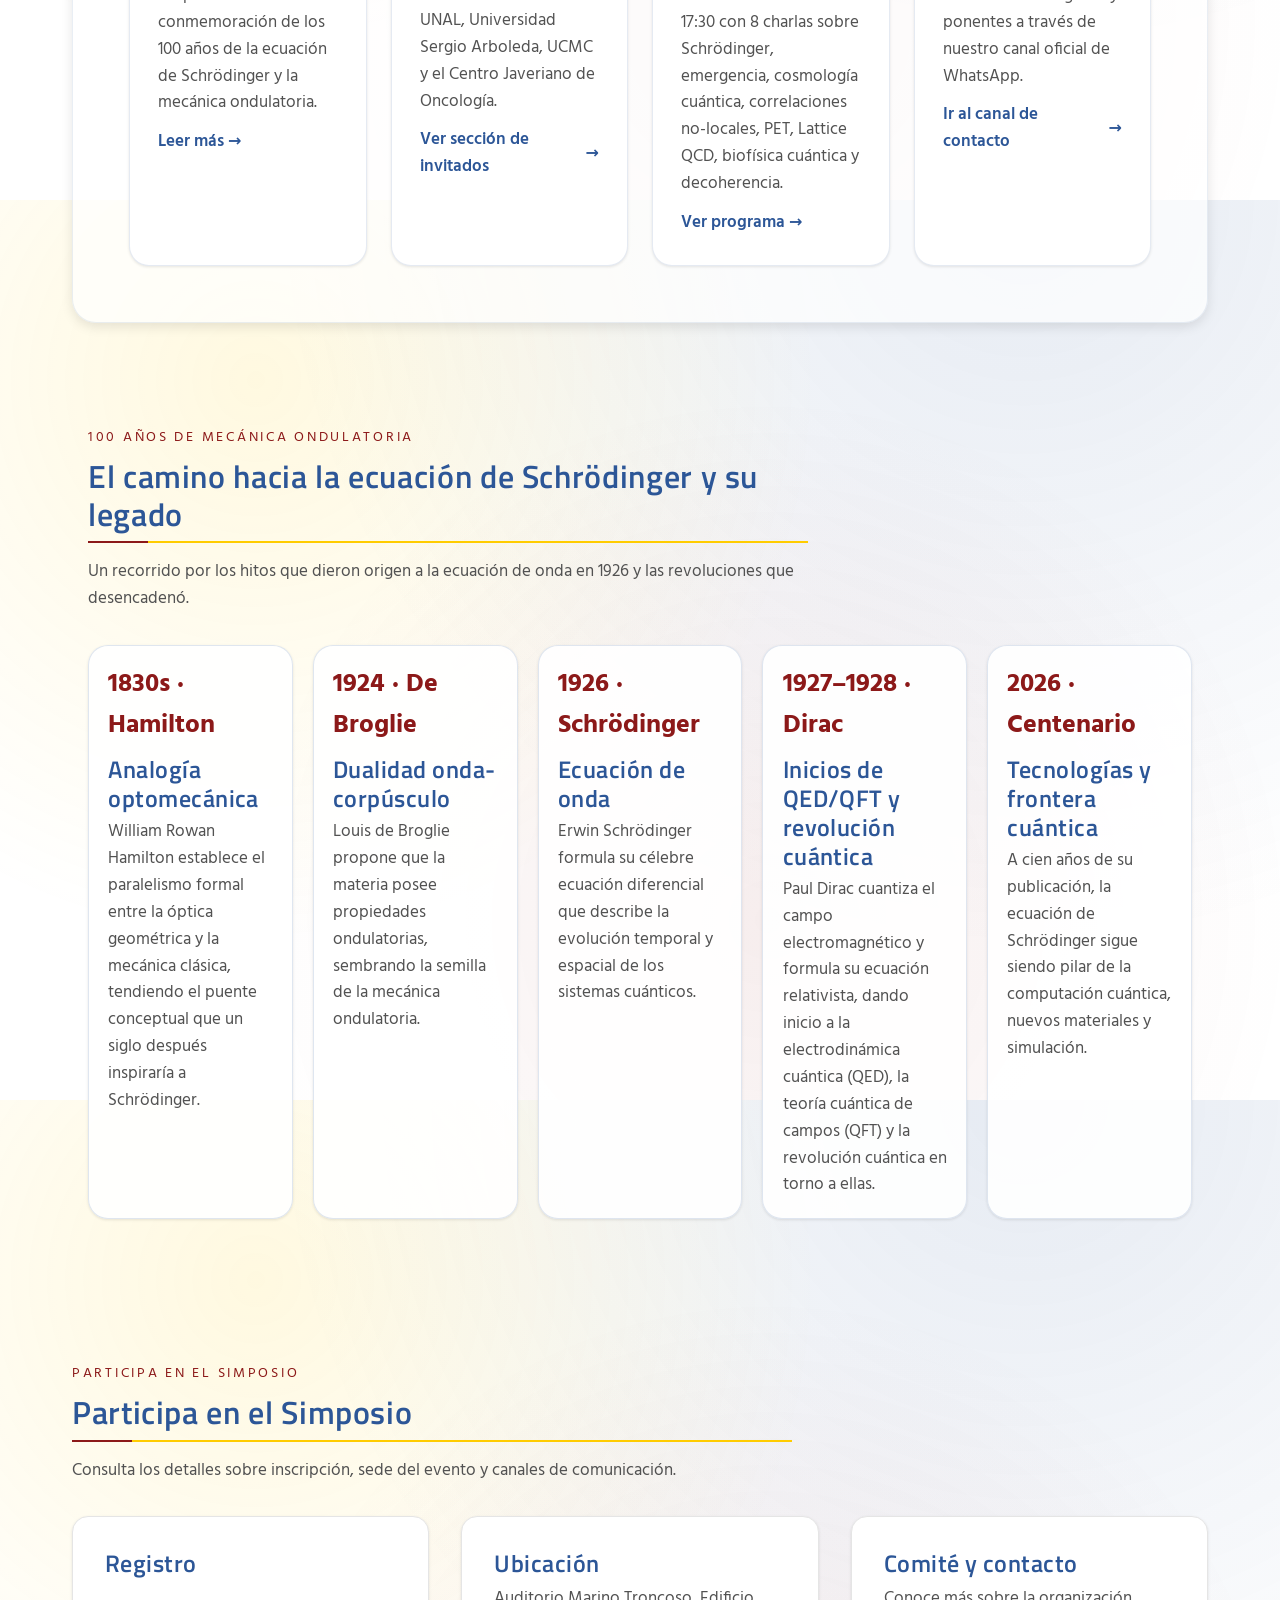
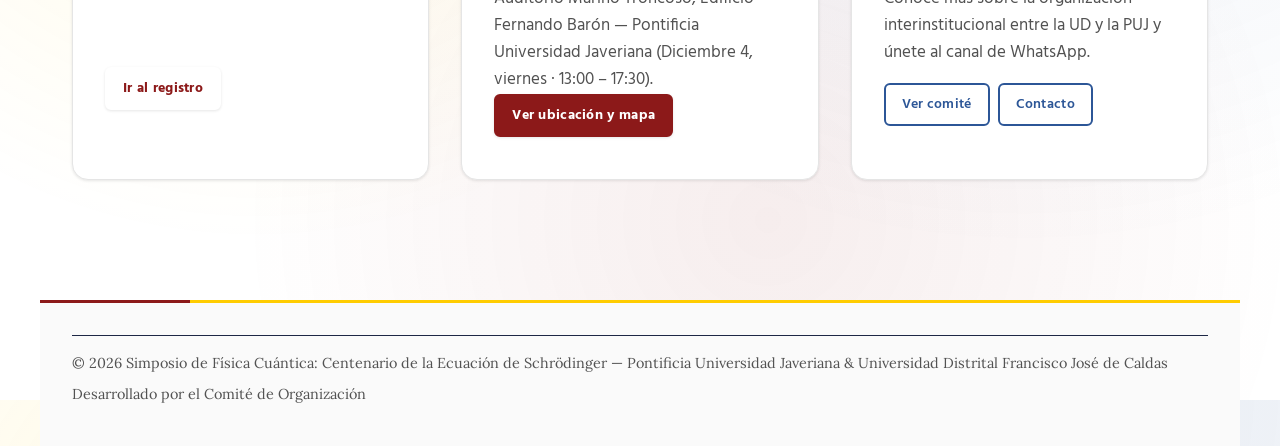
==== commit 20f01637: "Reorder talks, update titles for Leyva, Bernal, and Cano, and adjust schedule to 13:00-17:30" ====
--- a/index.html
+++ b/index.html
@@ -4,7 +4,7 @@
     <meta charset="UTF-8">
     <meta name="viewport" content="width=device-width, initial-scale=1.0">
     <title data-i18n="meta.title.index">Simposio Centenario Ecuación de Schrödinger — PUJ & Universidad Distrital</title>
-    <meta name="description" data-i18n-content="meta.desc.index" content="Simposio Centenario de la Ecuación de Schrödinger y la Mecánica Ondulatoria (1926–2026). Viernes 4 de diciembre de 13:00 a 17:45 en la Pontificia Universidad Javeriana, Bogotá. Entrada libre.">
+    <meta name="description" data-i18n-content="meta.desc.index" content="Simposio Centenario de la Ecuación de Schrödinger y la Mecánica Ondulatoria (1926–2026). Viernes 4 de diciembre de 13:00 a 17:30 en la Pontificia Universidad Javeriana, Bogotá. Entrada libre.">
     <meta name="keywords" content="Simposio Centenario Ecuación de Schrödinger, Mecánica Ondulatoria, Física Cuántica, Erwin Schrödinger 1926 2026, Pontificia Universidad Javeriana, Universidad Distrital Francisco José de Caldas, Bogotá, simposio física Colombia, Lattice QCD, biofísica cuántica, Wheeler-DeWitt">
     <meta name="author" content="Comité Organizador — Pontificia Universidad Javeriana & Universidad Distrital Francisco José de Caldas">
     <meta name="robots" content="index, follow, max-snippet:-1, max-image-preview:large, max-video-preview:-1">
@@ -20,7 +20,7 @@
     <meta property="og:locale:alternate" content="en_US">
     <meta property="og:url" content="https://udpuj.github.io/simposio-centenario-schr-dinger/">
     <meta property="og:title" data-i18n-content="meta.title.index" content="Simposio Centenario Ecuación de Schrödinger — PUJ & Universidad Distrital">
-    <meta property="og:description" data-i18n-content="meta.desc.index" content="Simposio Centenario de la Ecuación de Schrödinger y la Mecánica Ondulatoria (1926–2026). Viernes 4 de diciembre de 13:00 a 17:45 en la Pontificia Universidad Javeriana, Bogotá. Entrada libre.">
+    <meta property="og:description" data-i18n-content="meta.desc.index" content="Simposio Centenario de la Ecuación de Schrödinger y la Mecánica Ondulatoria (1926–2026). Viernes 4 de diciembre de 13:00 a 17:30 en la Pontificia Universidad Javeriana, Bogotá. Entrada libre.">
     <meta property="og:image" content="https://udpuj.github.io/simposio-centenario-schr-dinger/images/og-banner.png">
     <meta property="og:image:width" content="1200">
     <meta property="og:image:height" content="630">
@@ -28,7 +28,7 @@
     <!-- Twitter Card -->
     <meta name="twitter:card" content="summary_large_image">
     <meta name="twitter:title" data-i18n-content="meta.title.index" content="Simposio Centenario Ecuación de Schrödinger — PUJ & Universidad Distrital">
-    <meta name="twitter:description" data-i18n-content="meta.desc.index" content="Simposio Centenario de la Ecuación de Schrödinger y la Mecánica Ondulatoria (1926–2026). Viernes 4 de diciembre de 13:00 a 17:45 en la Pontificia Universidad Javeriana, Bogotá. Entrada libre.">
+    <meta name="twitter:description" data-i18n-content="meta.desc.index" content="Simposio Centenario de la Ecuación de Schrödinger y la Mecánica Ondulatoria (1926–2026). Viernes 4 de diciembre de 13:00 a 17:30 en la Pontificia Universidad Javeriana, Bogotá. Entrada libre.">
     <meta name="twitter:image" content="https://udpuj.github.io/simposio-centenario-schr-dinger/images/og-banner.png">
     <!-- Structured Data (JSON-LD) -->
     <script type="application/ld+json">
@@ -46,9 +46,9 @@
             "@type": "EducationEvent",
             "name": "Simposio Centenario de la Ecuación de Schrödinger y la Mecánica Ondulatoria",
             "alternateName": "Centenary of the Schrödinger Equation and Wave Mechanics Symposium 2026",
-            "description": "Encuentro académico interinstitucional entre la Pontificia Universidad Javeriana y la Universidad Distrital Francisco José de Caldas para conmemorar los 100 años de la ecuación de Schrödinger (1926–2026), con 8 charlas invitadas en física cuántica, epistemología, cosmología cuántica, Lattice QCD y biofísica cuántica.",
+            "description": "Encuentro académico interinstitucional entre la Pontificia Universidad Javeriana y la Universidad Distrital Francisco José de Caldas para conmemorar los 100 años de la ecuación de Schrödinger (1926–2026), con 8 charlas invitadas en física cuántica, emergencia, cosmología cuántica, Lattice QCD y biofísica cuántica.",
             "startDate": "2026-12-04T13:00:00-05:00",
-            "endDate": "2026-12-04T17:45:00-05:00",
+            "endDate": "2026-12-04T17:30:00-05:00",
             "eventStatus": "https://schema.org/EventScheduled",
             "eventAttendanceMode": "https://schema.org/OfflineEventAttendanceMode",
             "isAccessibleForFree": true,
@@ -88,11 +88,11 @@
               "url": "https://udpuj.github.io/simposio-centenario-schr-dinger/registro.html"
             },
             "performer": [
+              { "@type": "Person", "name": "J. Alfonso Leyva", "affiliation": { "@type": "Organization", "name": "Pontificia Universidad Javeriana" } },
               { "@type": "Person", "name": "Reinaldo Bernal", "affiliation": { "@type": "Organization", "name": "Pontificia Universidad Javeriana" } },
-              { "@type": "Person", "name": "J. Alfonso Leyva", "affiliation": { "@type": "Organization", "name": "Pontificia Universidad Javeriana" } },
-              { "@type": "Person", "name": "Jorge Cifuentes", "affiliation": { "@type": "Organization", "name": "Centro Javeriano de Oncología" } },
               { "@type": "Person", "name": "Javier Alexander Cano Arango", "affiliation": { "@type": "Organization", "name": "Pontificia Universidad Javeriana & Universidad Colegio Mayor de Cundinamarca" } },
               { "@type": "Person", "name": "Alejandro Fonseca", "affiliation": { "@type": "Organization", "name": "Universidad Nacional de Colombia" } },
+              { "@type": "Person", "name": "Jorge Cifuentes", "affiliation": { "@type": "Organization", "name": "Centro Javeriano de Oncología" } },
               { "@type": "Person", "name": "José Luis Zamora", "affiliation": { "@type": "Organization", "name": "Universidad Distrital Francisco José de Caldas" } },
               { "@type": "Person", "name": "Adriana de Mendoza", "affiliation": { "@type": "Organization", "name": "Pontificia Universidad Javeriana" } },
               { "@type": "Person", "name": "Darío Egloff", "affiliation": { "@type": "Organization", "name": "Universidad Sergio Arboleda" } }
@@ -164,7 +164,7 @@
             <h1 data-i18n="home.hero.title">Centenario de la Ecuación de Schrödinger y la Mecánica Ondulatoria</h1>
             <p data-i18n="home.hero.subtitle">Un encuentro académico entre la Universidad Distrital y la Pontificia Universidad Javeriana para conmemorar un siglo de la ecuación de Schrödinger y la mecánica ondulatoria.</p>
             <div class="hero__chips">
-              <span class="chip" data-i18n="home.hero.chip.date">Diciembre 4, viernes · 13:00 – 17:45 · Bogotá D.C.</span>
+              <span class="chip" data-i18n="home.hero.chip.date">Diciembre 4, viernes · 13:00 – 17:30 · Bogotá D.C.</span>
               <span class="chip chip--outline" data-i18n="home.hero.chip.orgs">Pontificia Universidad Javeriana & Universidad Distrital</span>
             </div>
             <div class="hero__stats">
@@ -177,7 +177,7 @@
                 <span class="stat__label" data-i18n="home.hero.stat2.label">Charlas invitadas</span>
               </div>
               <div class="stat">
-                <span class="stat__value" data-i18n="home.hero.stat3.value">13:00–17:45</span>
+                <span class="stat__value" data-i18n="home.hero.stat3.value">13:00–17:30</span>
                 <span class="stat__label" data-i18n="home.hero.stat3.label">Auditorio Marino Troncoso (PUJ)</span>
               </div>
             </div>
@@ -185,22 +185,22 @@
               <a class="btn btn--primary" href="registro.html" data-i18n="home.hero.register">Registro</a>
               <a class="btn btn--outline" href="programa.html" data-i18n="home.hero.program">Ver programa</a>
             </div>
-            <p class="hero__note" data-i18n="home.hero.note">Entrada libre · Diciembre 4, viernes de 13:00 a 17:45 en el Auditorio Marino Troncoso, Edificio Fernando Barón (PUJ).</p>
+            <p class="hero__note" data-i18n="home.hero.note">Entrada libre · Diciembre 4, viernes de 13:00 a 17:30 en el Auditorio Marino Troncoso, Edificio Fernando Barón (PUJ).</p>
           </div>
           <div class="hero__card">
-            <p class="hero__card-eyebrow" data-i18n="home.hero.card.eyebrow">Ruta académica · Diciembre 4, viernes · 13:00 – 17:45</p>
+            <p class="hero__card-eyebrow" data-i18n="home.hero.card.eyebrow">Ruta académica · Diciembre 4, viernes · 13:00 – 17:30</p>
             <h3 data-i18n="home.hero.card.title">Resumen de la Jornada</h3>
             <ul class="hero__agenda">
               <li>
-                <span class="agenda__time" data-i18n="home.hero.card.morning.title">13:00 – 14:15 · Apertura y Fundamentos</span>
-                <p data-i18n="home.hero.card.morning.text">Bienvenida, seguida de las charlas sobre teoría del conocimiento (Reinaldo Bernal, PUJ) e introducción a Schrödinger (J. Alfonso Leyva, PUJ).</p>
+                <span class="agenda__time" data-i18n="home.hero.card.morning.title">13:00 – 14:30 · Apertura y Fundamentos</span>
+                <p data-i18n="home.hero.card.morning.text">Bienvenida, seguida de un <em>cortissimo</em> panorama sobre Schrödinger (J. Alfonso Leyva, PUJ), Emergencia (Reinaldo Bernal, PUJ), y La Función de Onda del Universo: Ecuación de Wheeler-DeWitt (Javier Alexander Cano Arango).</p>
               </li>
               <li>
-                <span class="agenda__time" data-i18n="home.hero.card.afternoon.title">14:30 – 16:00 · Bloque Central de Charlas</span>
-                <p data-i18n="home.hero.card.afternoon.text">Entrelazamiento cuántico y tomografía PET (Jorge Cifuentes), la ecuación de Wheeler-DeWitt y la función de onda del universo (Javier Alexander Cano Arango), y Schrödinger y correlaciones no-locales (Alejandro Fonseca, UNAL).</p>
+                <span class="agenda__time" data-i18n="home.hero.card.afternoon.title">14:45 – 15:45 · Bloque Central de Charlas</span>
+                <p data-i18n="home.hero.card.afternoon.text">Schrödinger y correlaciones no-locales (Alejandro Fonseca, UNAL), y entrelazamiento cuántico y tomografía PET (Jorge Cifuentes, CJO).</p>
               </li>
               <li>
-                <span class="agenda__time" data-i18n="home.hero.card.status.title">16:15 – 17:45 · Frontera y Cierre</span>
+                <span class="agenda__time" data-i18n="home.hero.card.status.title">16:00 – 17:30 · Frontera y Cierre</span>
                 <p data-i18n="home.hero.card.status.text">Teoría de Wilson y Lattice QCD (José Luis Zamora, UD), biofísica cuántica de la fotosíntesis (Adriana de Mendoza, PUJ), y el gato de Schrödinger y einselection (Darío Egloff, Sergio Arboleda).</p>
               </li>
             </ul>
@@ -232,7 +232,7 @@
           <a class="feature-card" href="programa.html">
             <div class="card__badge">03</div>
             <h3 data-i18n="home.program.title">Programa del Evento</h3>
-            <p data-i18n="home.program.text">Jornada del viernes 4 de diciembre de 13:00 a 17:45 con 8 charlas sobre epistemología, ecuación de Schrödinger, PET, cosmología cuántica, correlaciones no-locales, Lattice QCD, biofísica cuántica y decoherencia.</p>
+            <p data-i18n="home.program.text">Jornada del viernes 4 de diciembre de 13:00 a 17:30 con 8 charlas sobre Schrödinger, emergencia, cosmología cuántica, correlaciones no-locales, PET, Lattice QCD, biofísica cuántica y decoherencia.</p>
             <span class="feature-card__link" data-i18n="home.program.view">Ver programa</span>
           </a>
           <a class="feature-card" href="contacto.html">
@@ -303,7 +303,7 @@
           </div>
           <div class="card">
             <h3 data-i18n="home.participate.location.title">Ubicación</h3>
-            <p data-i18n="home.participate.location.text">Auditorio Marino Troncoso, Edificio Fernando Barón — Pontificia Universidad Javeriana (Diciembre 4, viernes · 13:00 – 17:45).</p>
+            <p data-i18n="home.participate.location.text">Auditorio Marino Troncoso, Edificio Fernando Barón — Pontificia Universidad Javeriana (Diciembre 4, viernes · 13:00 – 17:30).</p>
             <a class="btn btn--primary btn--sm" href="lugar.html" data-i18n="home.participate.location.view">Ver ubicación y mapa</a>
           </div>
           <div class="card card--bordered">
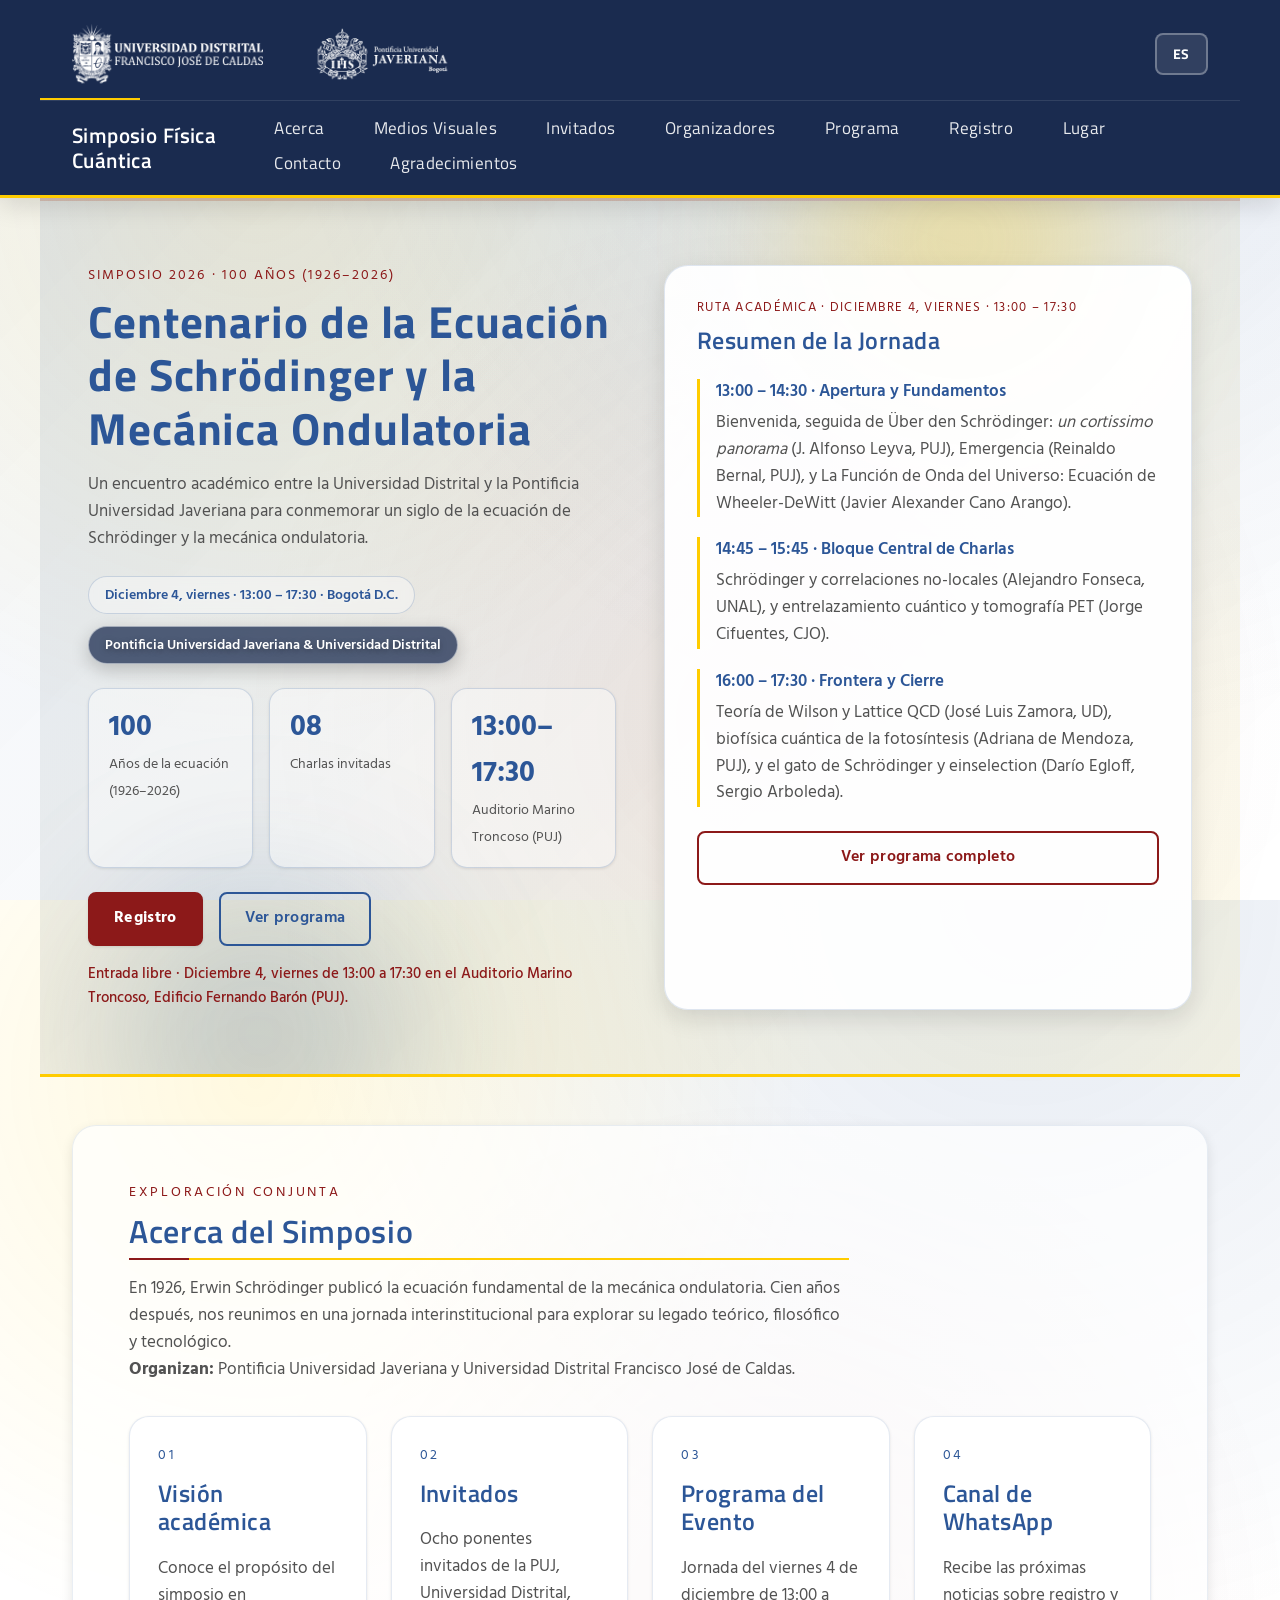
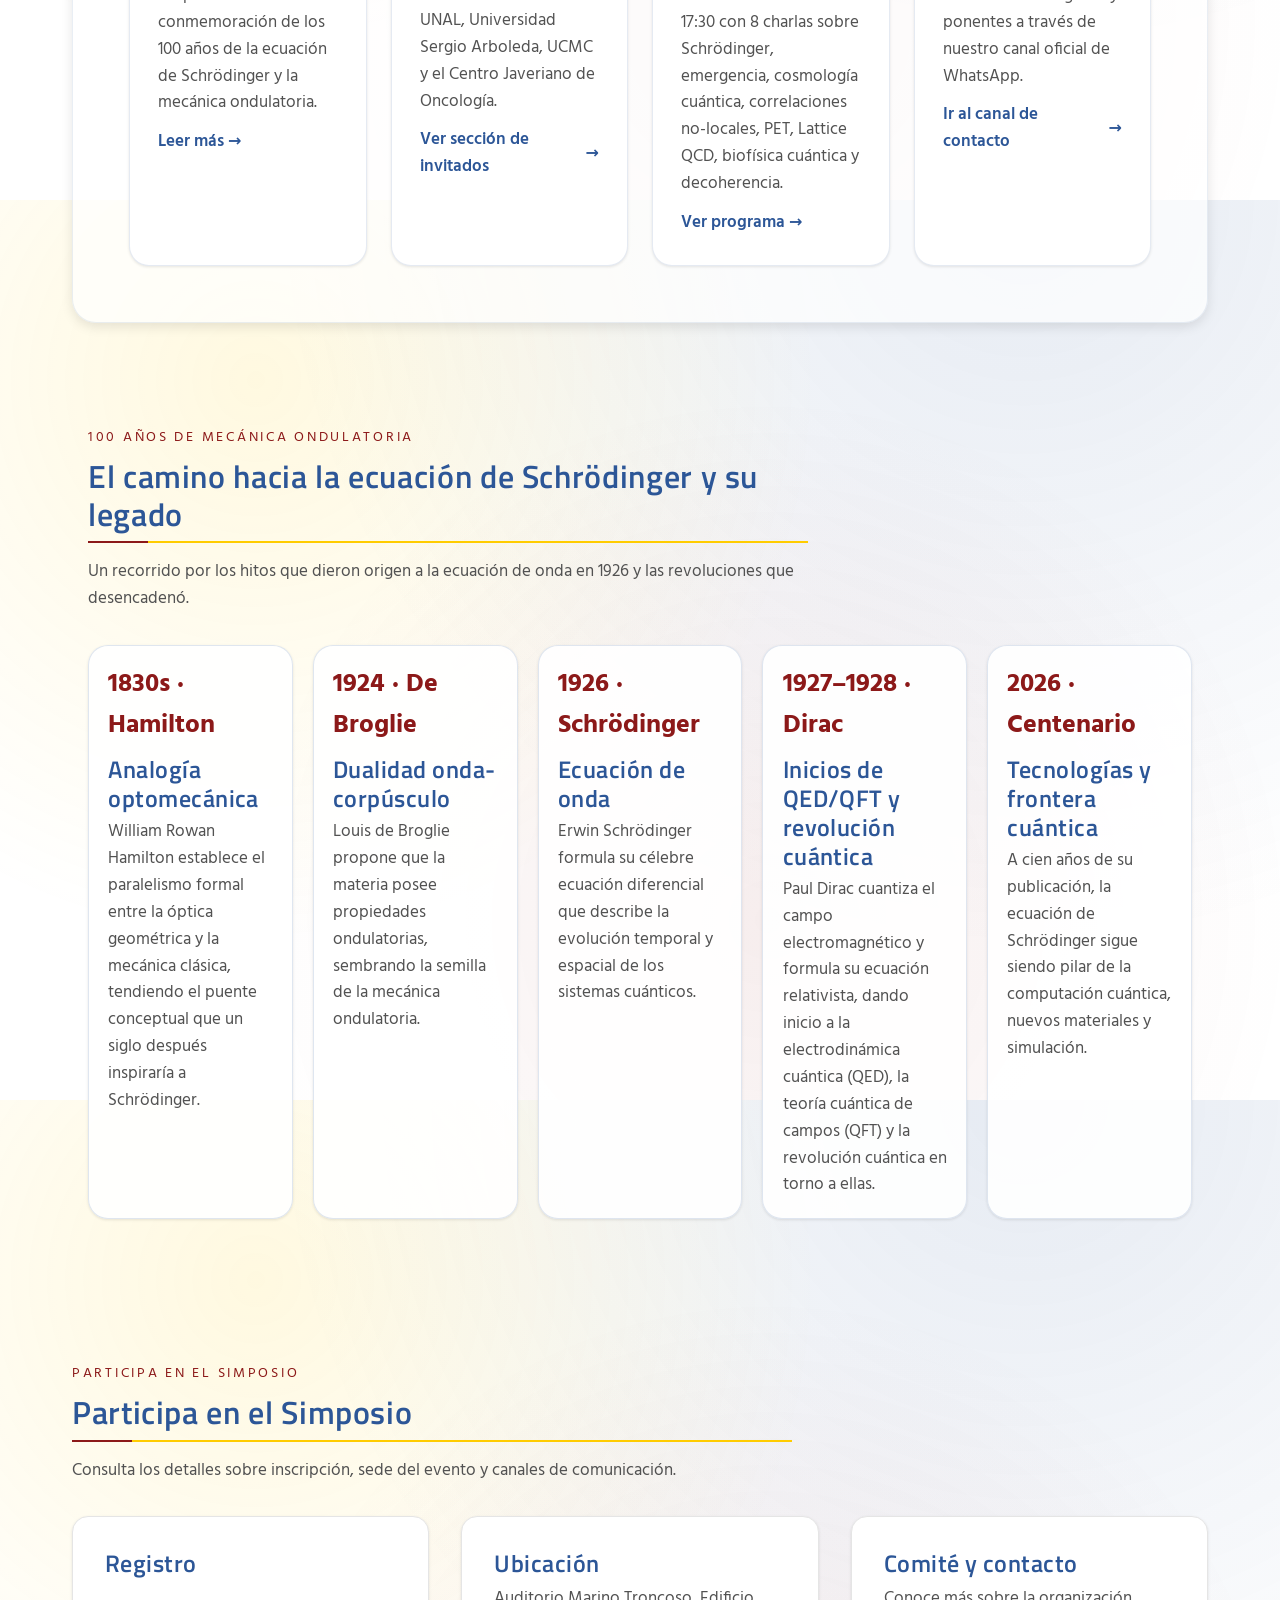
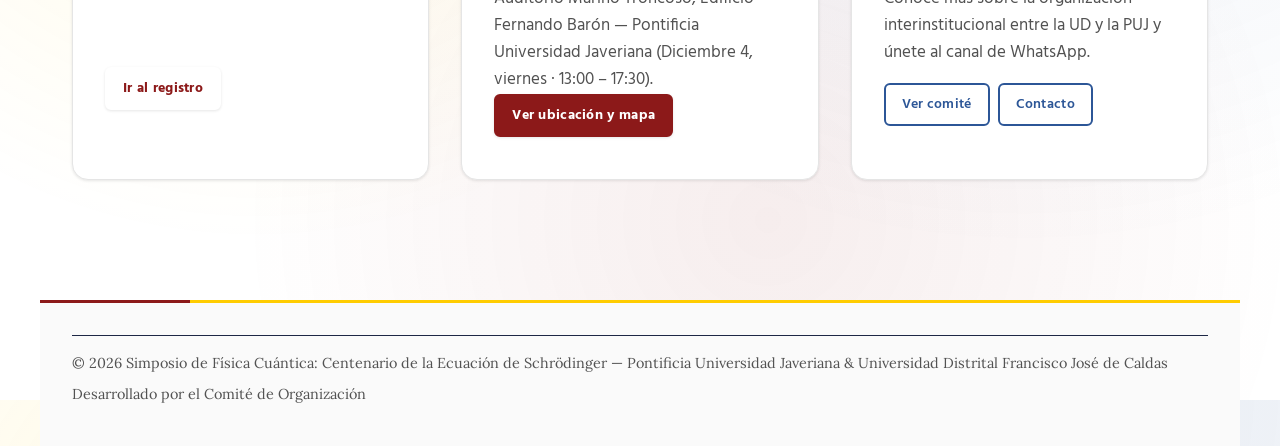
==== commit 83b380f0: "Update Talk 1 title for J. Alfonso Leyva to Über den Schrödinger: un cortissimo panorama" ====
--- a/index.html
+++ b/index.html
@@ -193,7 +193,7 @@
             <ul class="hero__agenda">
               <li>
                 <span class="agenda__time" data-i18n="home.hero.card.morning.title">13:00 – 14:30 · Apertura y Fundamentos</span>
-                <p data-i18n="home.hero.card.morning.text">Bienvenida, seguida de un <em>cortissimo</em> panorama sobre Schrödinger (J. Alfonso Leyva, PUJ), Emergencia (Reinaldo Bernal, PUJ), y La Función de Onda del Universo: Ecuación de Wheeler-DeWitt (Javier Alexander Cano Arango).</p>
+                <p data-i18n="home.hero.card.morning.text">Bienvenida, seguida de Über den Schrödinger: <em>un cortissimo panorama</em> (J. Alfonso Leyva, PUJ), Emergencia (Reinaldo Bernal, PUJ), y La Función de Onda del Universo: Ecuación de Wheeler-DeWitt (Javier Alexander Cano Arango).</p>
               </li>
               <li>
                 <span class="agenda__time" data-i18n="home.hero.card.afternoon.title">14:45 – 15:45 · Bloque Central de Charlas</span>
